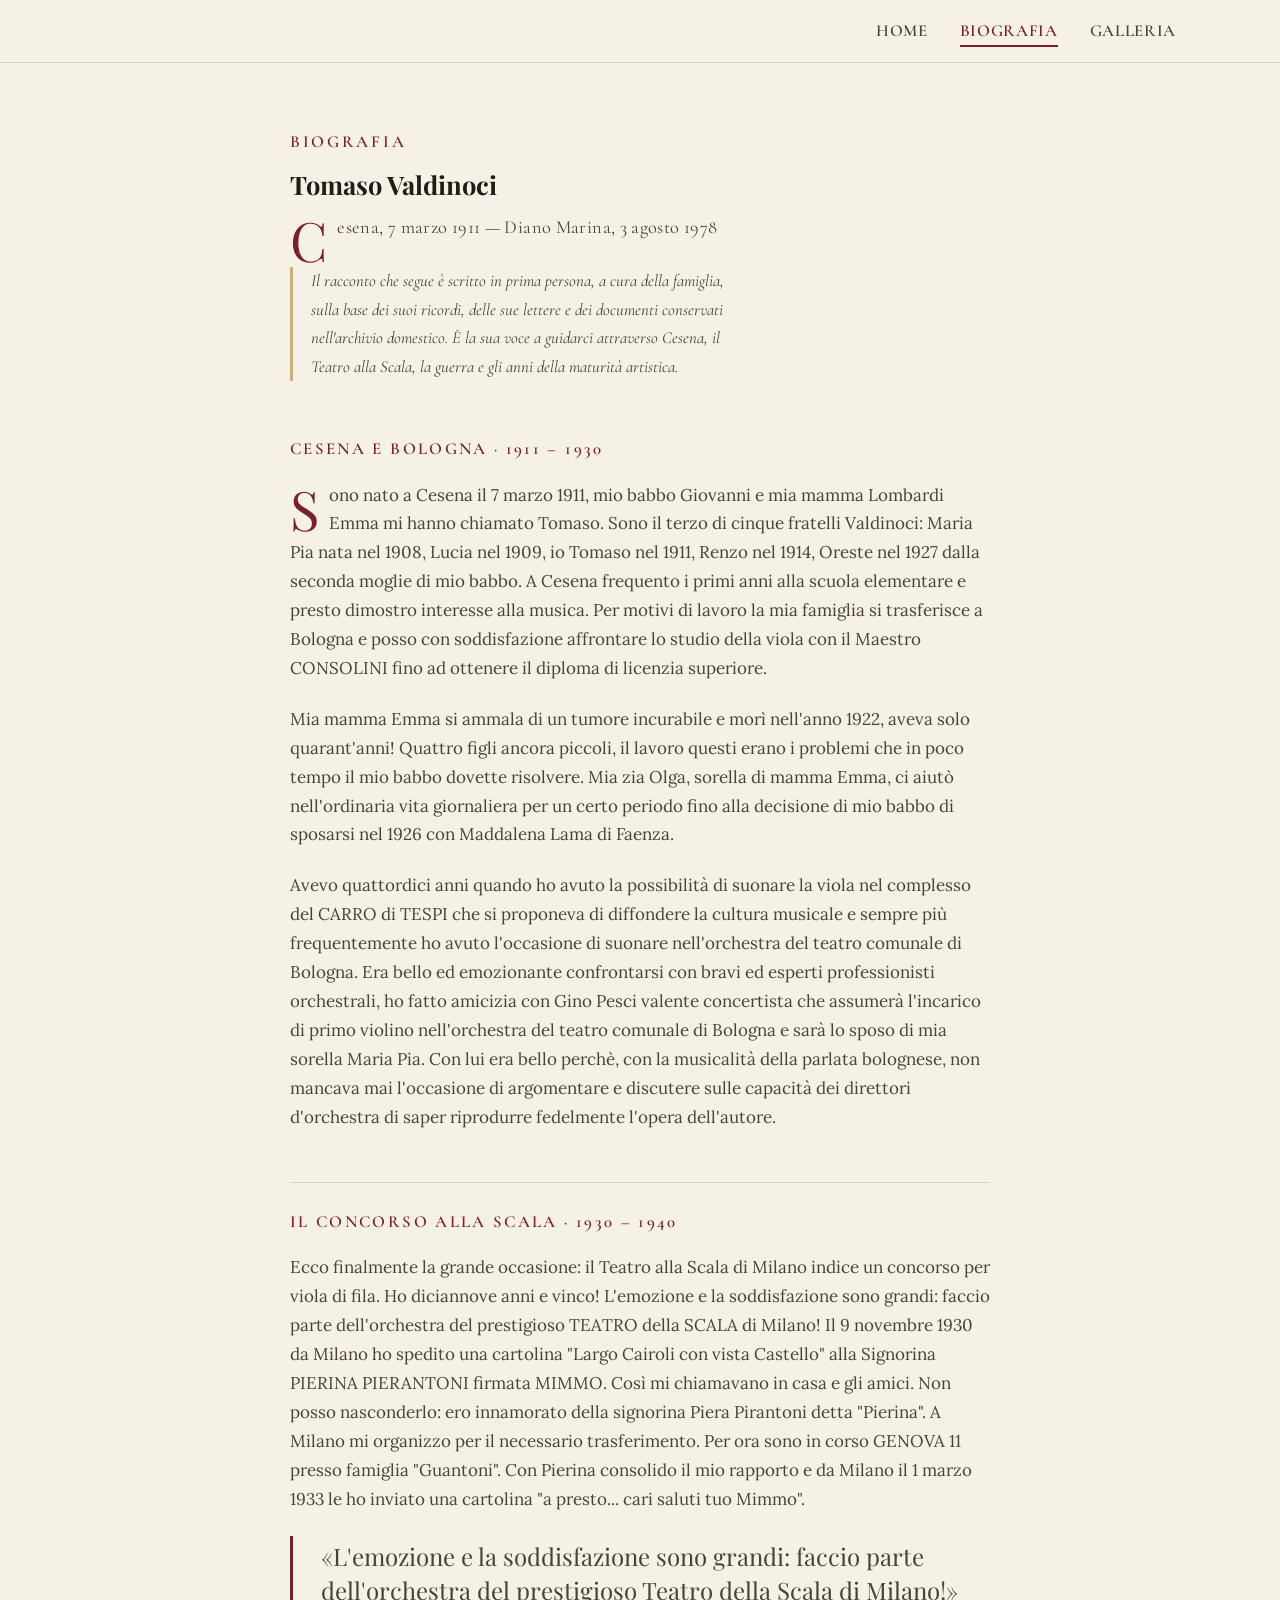
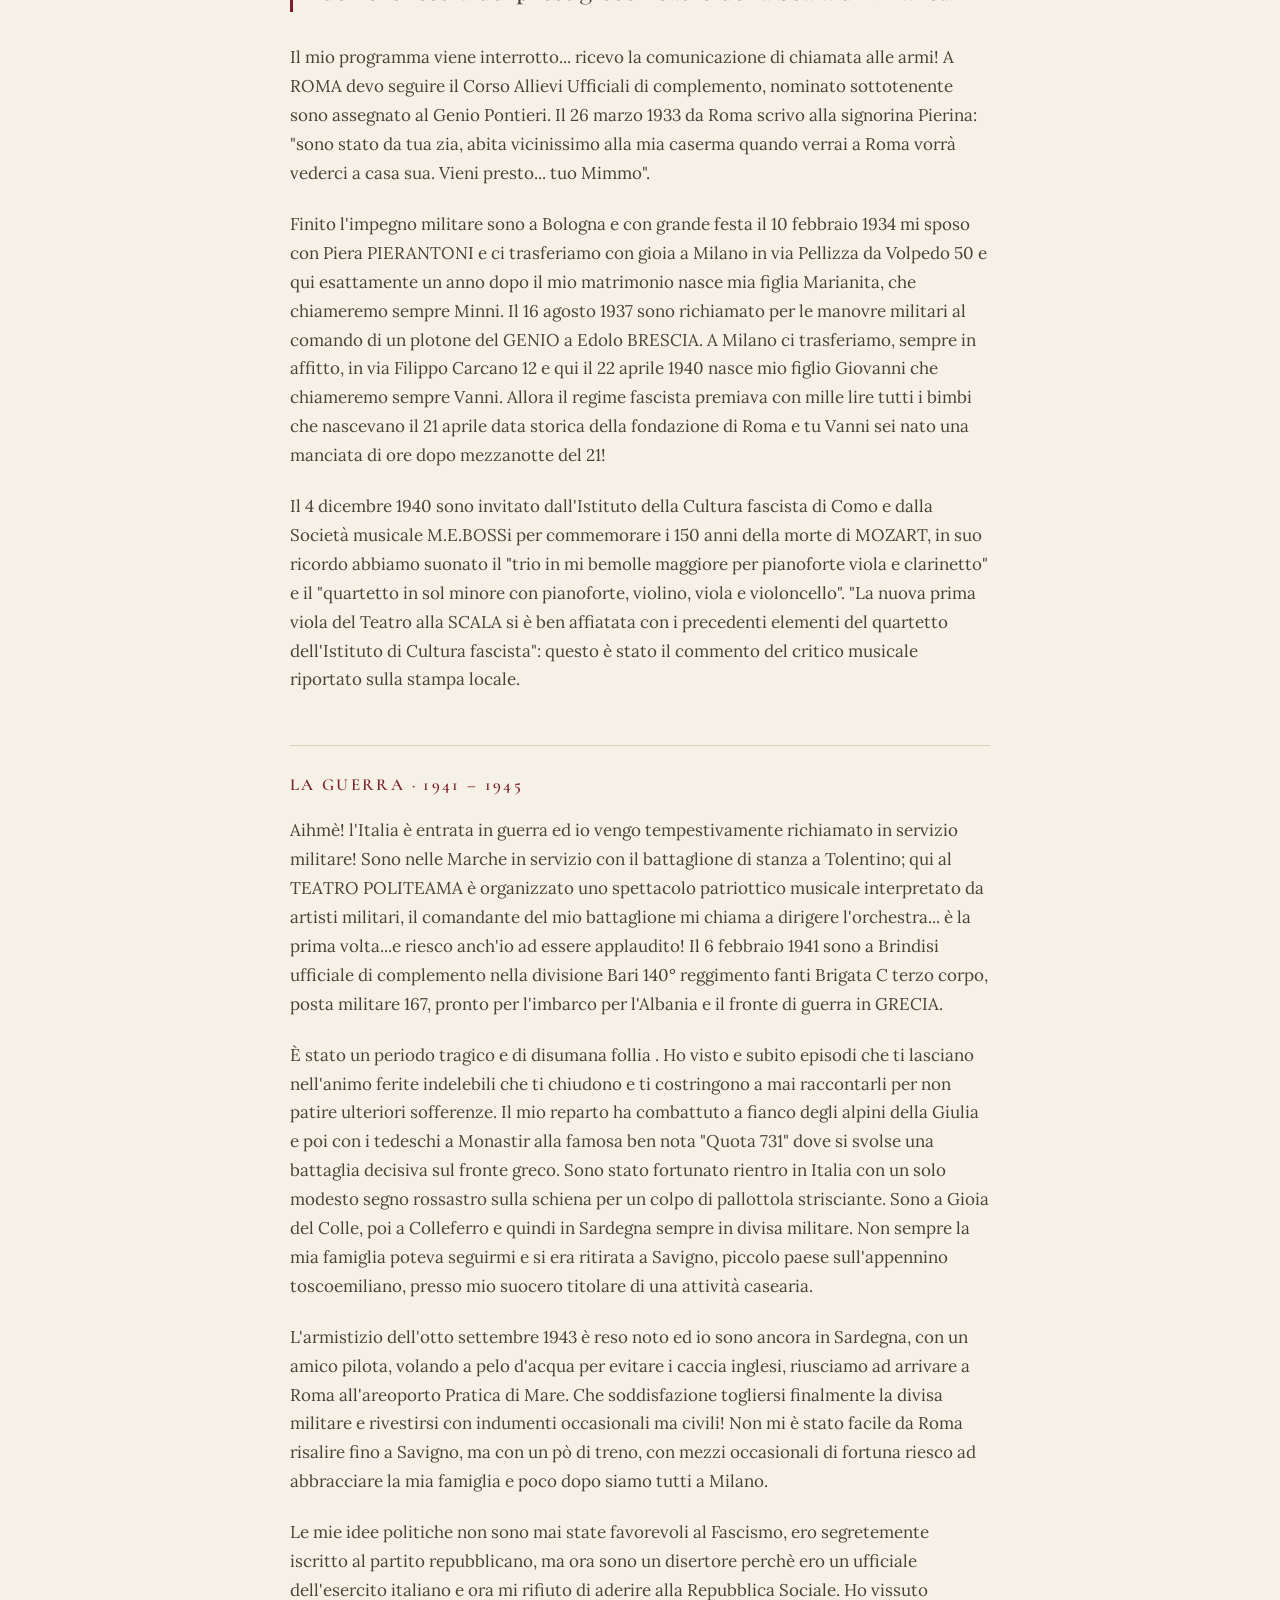
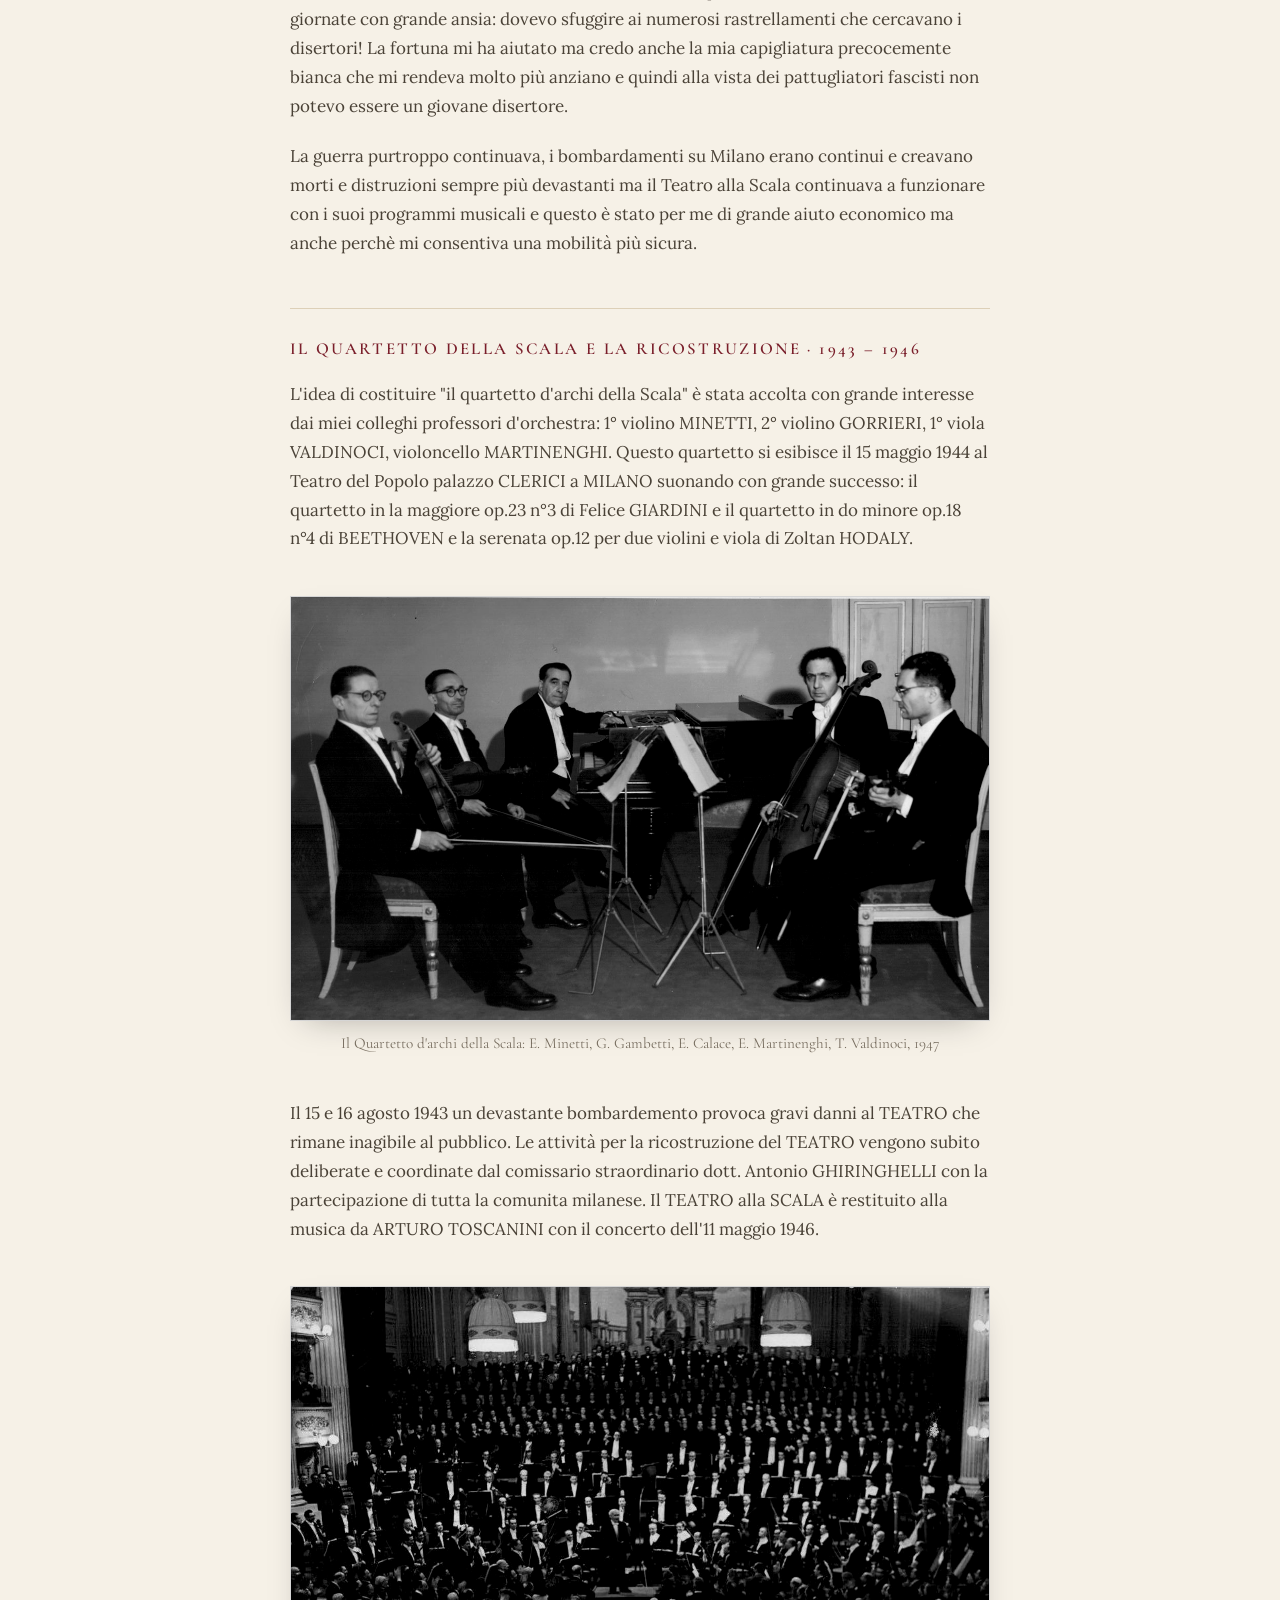
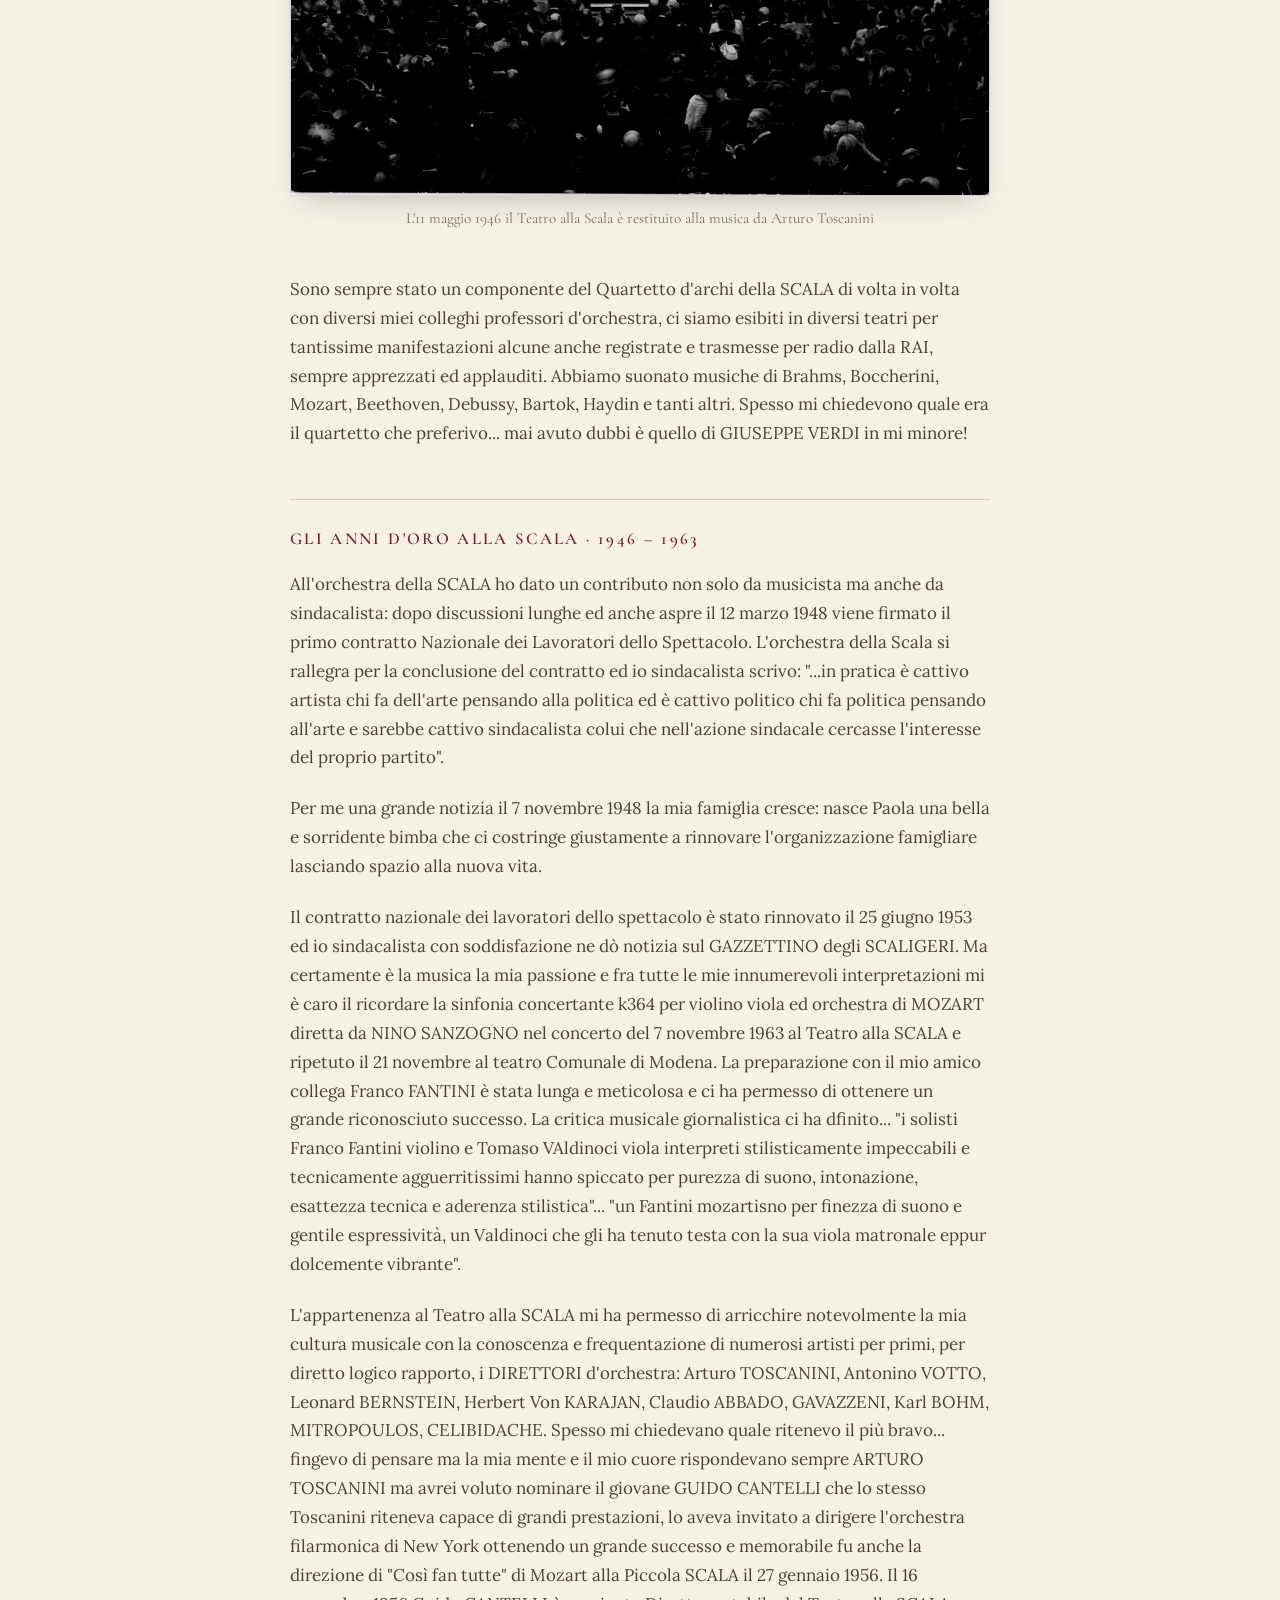
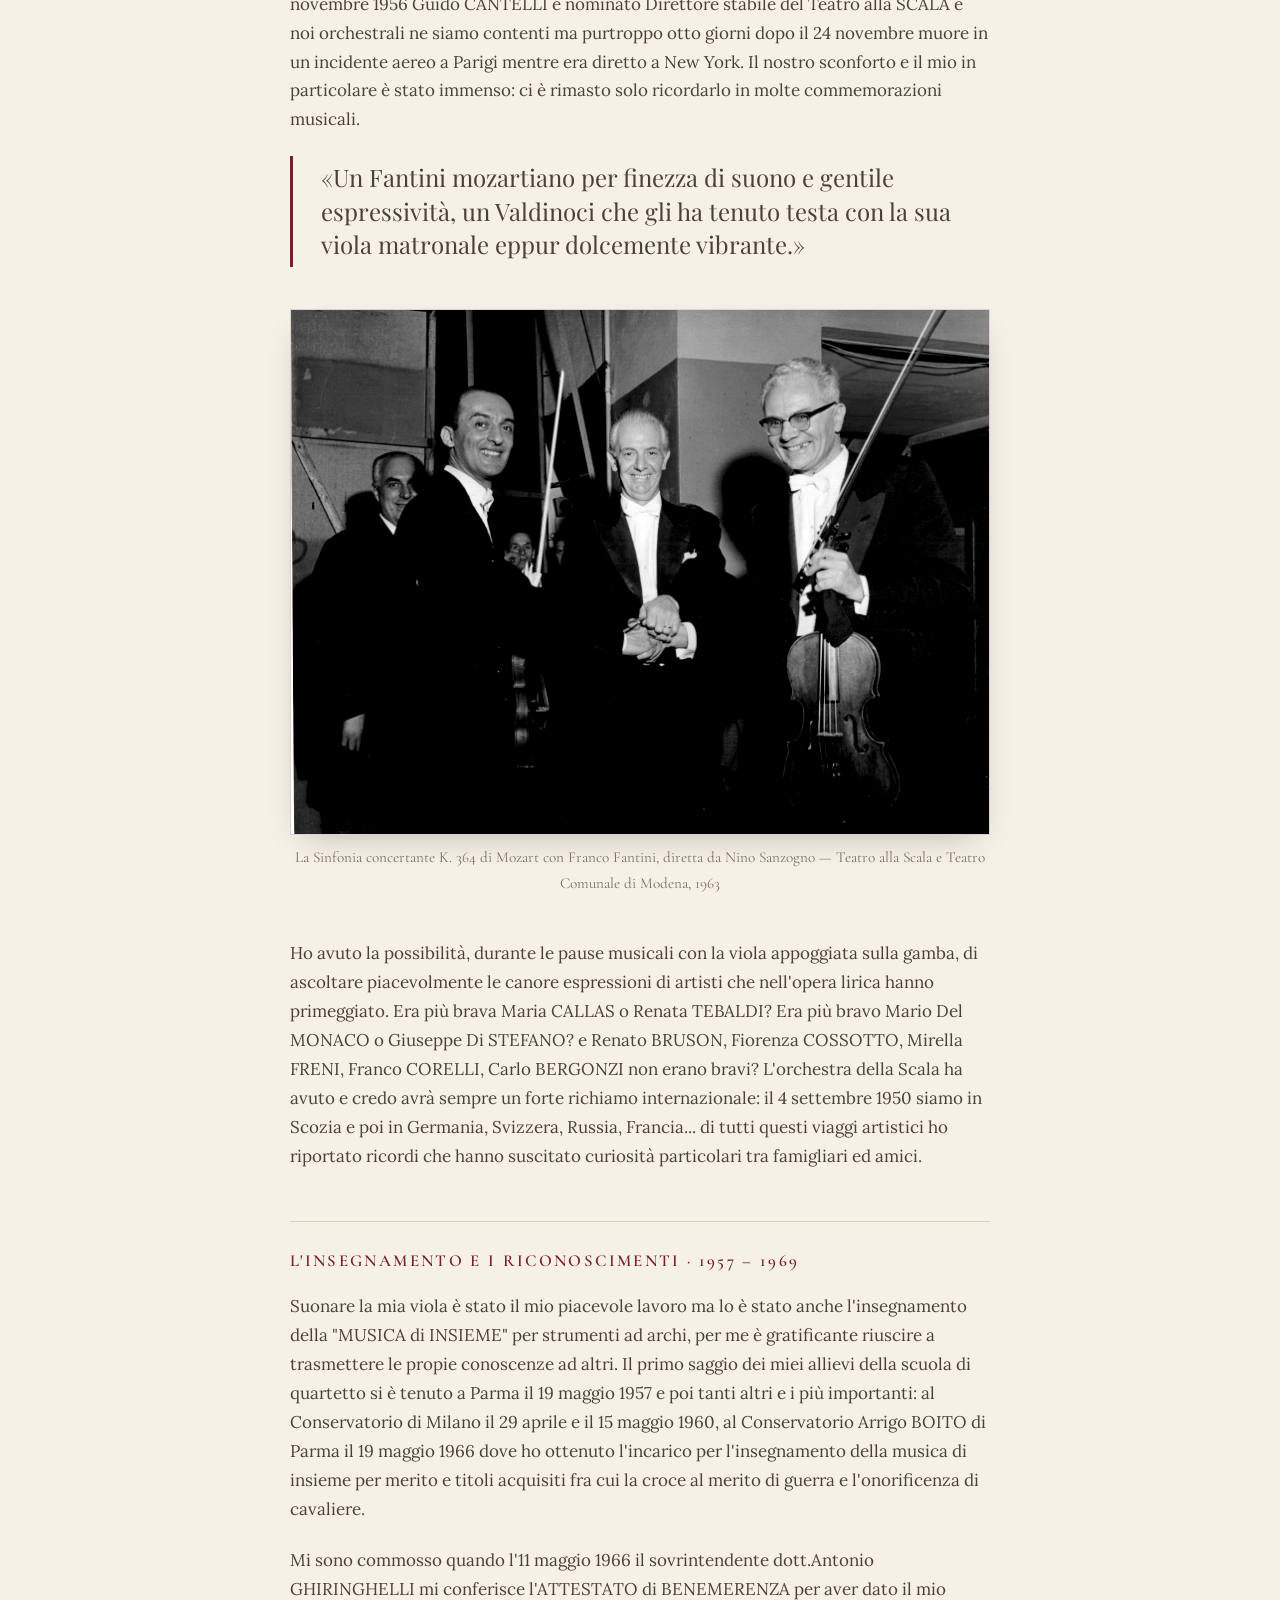
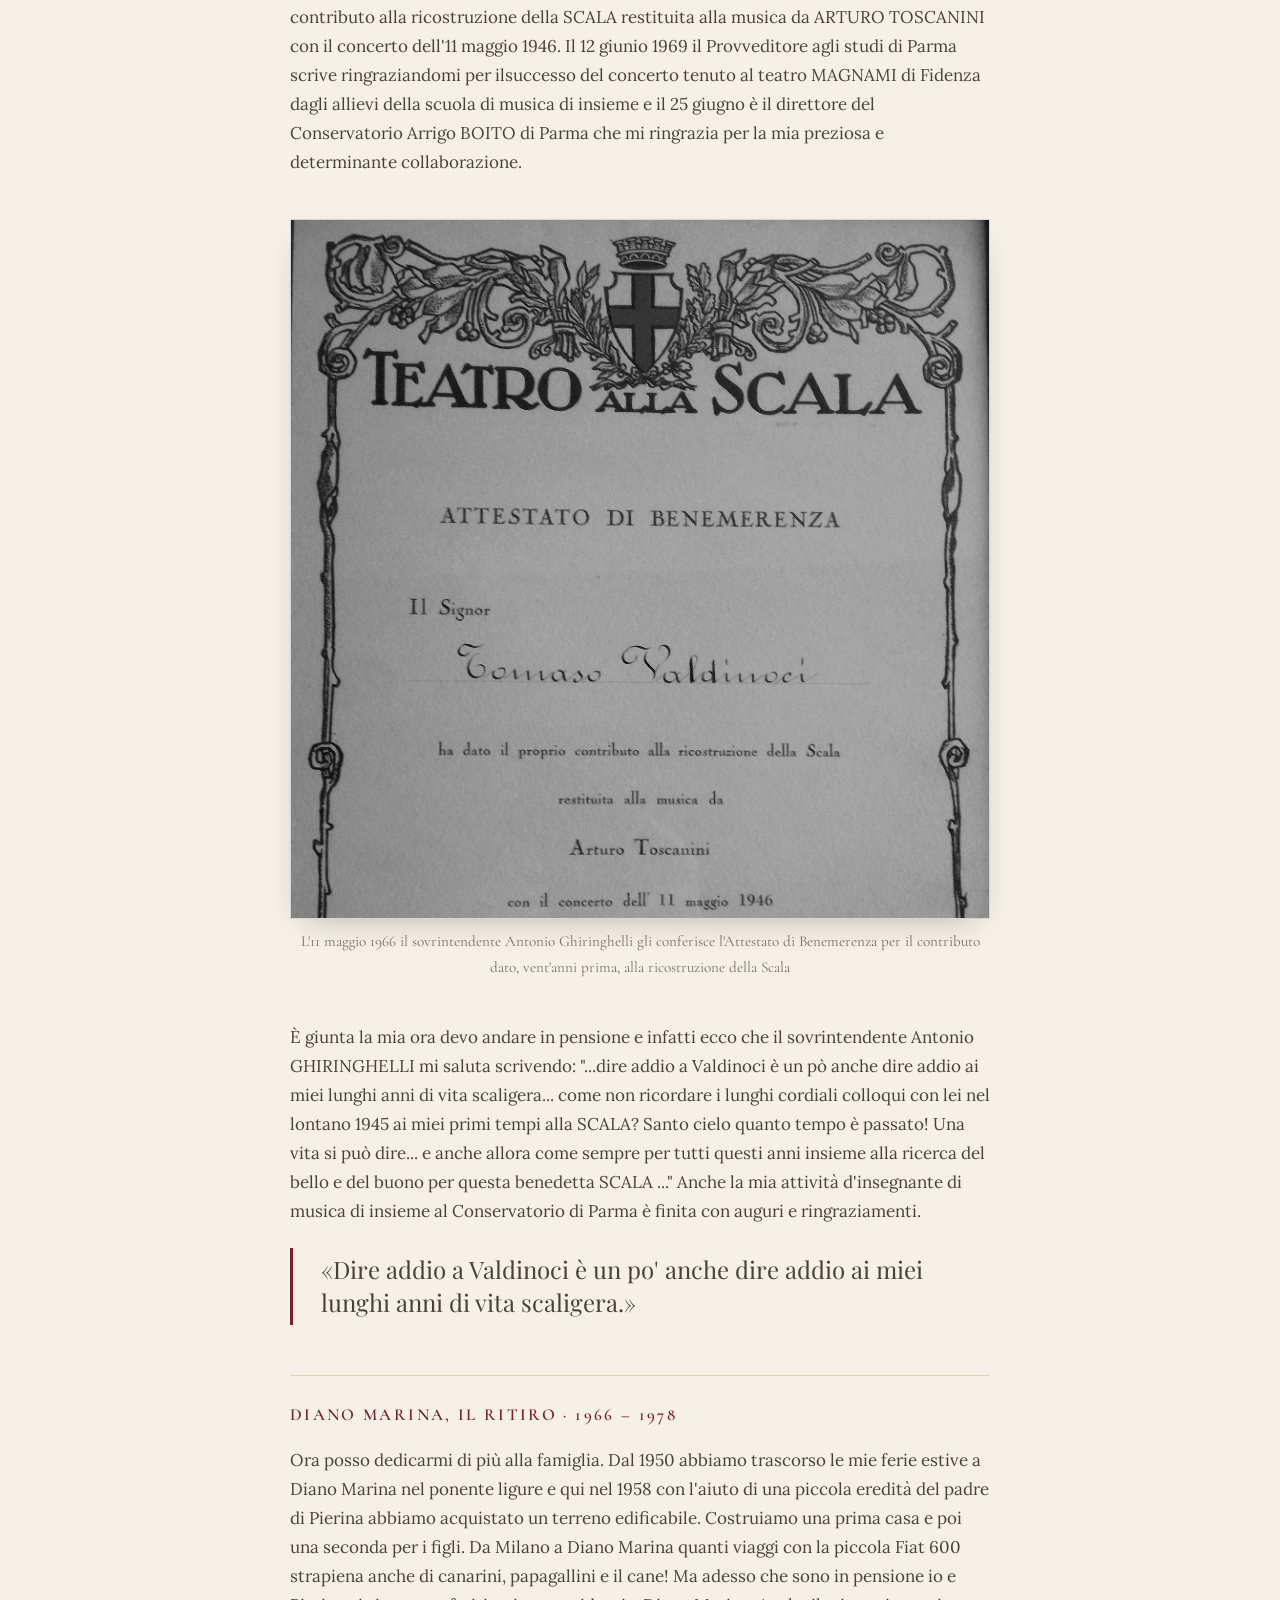
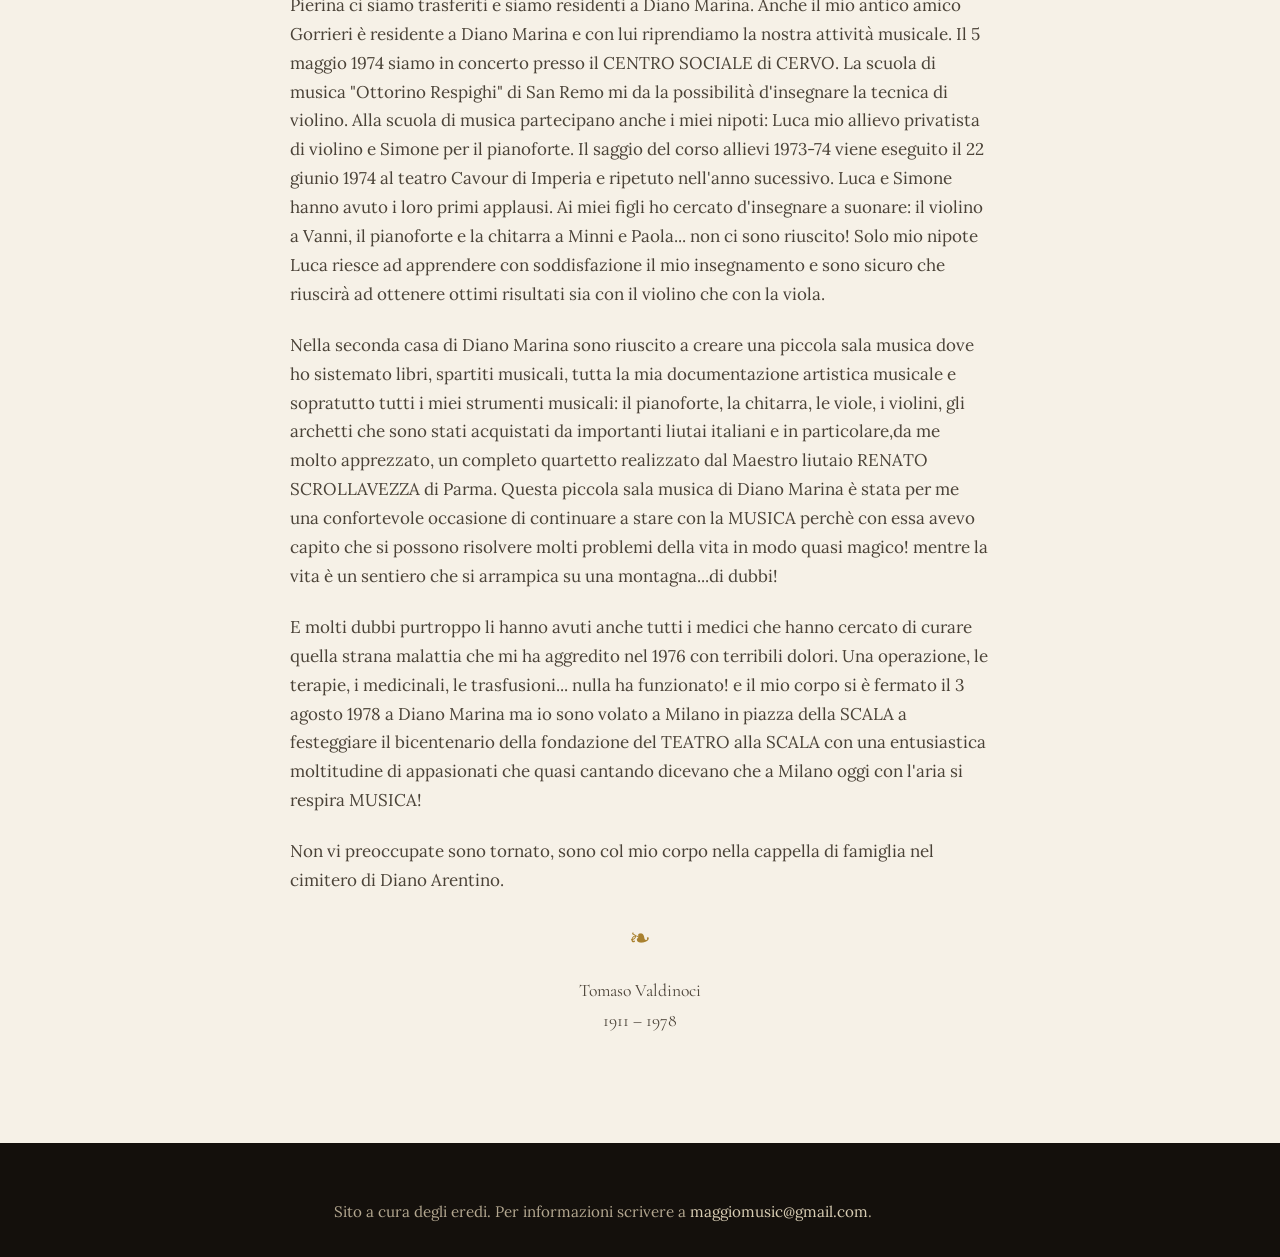
==== docs/biografia.html @ 7e664656 "Add tribute site for Tomaso Valdinoci, published via GitHub Pages Static site in docs/ (home, biogra" ====
<!DOCTYPE html>
<html lang="it">
<head>
<meta charset="UTF-8">
<meta name="viewport" content="width=device-width, initial-scale=1.0">
<title>Biografia — Tomaso Valdinoci</title>
<meta name="description" content="La biografia di Tomaso Valdinoci, violista dell'Orchestra e del Quartetto della Scala di Milano, raccontata in prima persona: da Cesena al Teatro alla Scala, dalla guerra al ritiro a Diano Marina.">
<link rel="preconnect" href="https://fonts.googleapis.com">
<link rel="preconnect" href="https://fonts.gstatic.com" crossorigin>
<link href="https://fonts.googleapis.com/css2?family=Playfair+Display:wght@700;800&family=Cormorant+Garamond:wght@500;600;700&family=Lora:ital,wght@0,400;0,500;1,400&display=swap" rel="stylesheet">
<link rel="icon" href="assets/favicon.svg" type="image/svg+xml">
<link rel="stylesheet" href="css/style.css">
</head>
<body>

<header class="site-header">
  <nav class="nav">
    <button class="nav-toggle" aria-label="Apri il menu" aria-expanded="false">☰</button>
    <ul class="nav-links">
      <li><a href="index.html">Home</a></li>
      <li><a href="biografia.html" aria-current="page">Biografia</a></li>
      <li><a href="galleria.html">Galleria</a></li>
    </ul>
  </nav>
</header>

<main>
  <section style="padding-top:64px; padding-bottom: 8px;">
    <div class="container article">
      <span class="eyebrow">Biografia</span>
      <h1>Tomaso Valdinoci</h1>
      <p class="bio-meta">Cesena, 7 marzo 1911 — Diano Marina, 3 agosto 1978</p>
      <p class="bio-note">Il racconto che segue è scritto in prima persona, a cura della famiglia, sulla base dei suoi ricordi, delle sue lettere e dei documenti conservati nell'archivio domestico. È la sua voce a guidarci attraverso Cesena, il Teatro alla Scala, la guerra e gli anni della maturità artistica.</p>
    </div>
  </section>

  <section style="padding-top: 24px;">
    <div class="container article">
      <span class="chapter-label">Cesena e Bologna · 1911 – 1930</span>
      <p>Sono nato a Cesena il 7 marzo 1911, mio babbo Giovanni e mia mamma Lombardi Emma mi hanno chiamato Tomaso. Sono il terzo di cinque fratelli Valdinoci: Maria Pia nata nel 1908, Lucia nel 1909, io Tomaso nel 1911, Renzo nel 1914, Oreste nel 1927 dalla seconda moglie di mio babbo. A Cesena frequento i primi anni alla scuola elementare e presto dimostro interesse alla musica. Per motivi di lavoro la mia famiglia si trasferisce a Bologna e posso con soddisfazione affrontare lo studio della viola con il Maestro CONSOLINI fino ad ottenere il diploma di licenzia superiore.</p>
      <p>Mia mamma Emma si ammala di un tumore incurabile e morì nell'anno 1922, aveva solo quarant'anni! Quattro figli ancora piccoli, il lavoro questi erano i problemi che in poco tempo il mio babbo dovette risolvere. Mia zia Olga, sorella di mamma Emma, ci aiutò nell'ordinaria vita giornaliera per un certo periodo fino alla decisione di mio babbo di sposarsi nel 1926 con Maddalena Lama di Faenza.</p>
      <p>Avevo quattordici anni quando ho avuto la possibilità di suonare la viola nel complesso del CARRO di TESPI che si proponeva di diffondere la cultura musicale e sempre più frequentemente ho avuto l'occasione di suonare nell'orchestra del teatro comunale di Bologna. Era bello ed emozionante confrontarsi con bravi ed esperti professionisti orchestrali, ho fatto amicizia con Gino Pesci valente concertista che assumerà l'incarico di primo violino nell'orchestra del teatro comunale di Bologna e sarà lo sposo di mia sorella Maria Pia. Con lui era bello perchè, con la musicalità della parlata bolognese, non mancava mai l'occasione di argomentare e discutere sulle capacità dei direttori d'orchestra di saper riprodurre fedelmente l'opera dell'autore.</p>
      <span class="chapter-label">Il concorso alla Scala · 1930 – 1940</span>
      <p>Ecco finalmente la grande occasione: il Teatro alla Scala di Milano indice un concorso per viola di fila. Ho diciannove anni e vinco! L'emozione e la soddisfazione sono grandi: faccio parte dell'orchestra del prestigioso TEATRO della SCALA di Milano! Il 9 novembre 1930 da Milano ho spedito una cartolina "Largo Cairoli con vista Castello" alla Signorina PIERINA PIERANTONI firmata MIMMO. Così mi chiamavano in casa e gli amici. Non posso nasconderlo: ero innamorato della signorina Piera Pirantoni detta "Pierina". A Milano mi organizzo per il necessario trasferimento. Per ora sono in corso GENOVA 11 presso famiglia "Guantoni". Con Pierina consolido il mio rapporto e da Milano il 1 marzo 1933 le ho inviato una cartolina "a presto... cari saluti tuo Mimmo".</p>
      <p class="pull-quote">«L'emozione e la soddisfazione sono grandi: faccio parte dell'orchestra del prestigioso Teatro della Scala di Milano!»</p>
      <p>Il mio programma viene interrotto... ricevo la comunicazione di chiamata alle armi! A ROMA devo seguire il Corso Allievi Ufficiali di complemento, nominato sottotenente sono assegnato al Genio Pontieri. Il 26 marzo 1933 da Roma scrivo alla signorina Pierina: "sono stato da tua zia, abita vicinissimo alla mia caserma quando verrai a Roma vorrà vederci a casa sua. Vieni presto... tuo Mimmo".</p>
      <p>Finito l'impegno militare sono a Bologna e con grande festa il 10 febbraio 1934 mi sposo con Piera PIERANTONI e ci trasferiamo con gioia a Milano in via Pellizza da Volpedo 50 e qui esattamente un anno dopo il mio matrimonio nasce mia figlia Marianita, che chiameremo sempre Minni. Il 16 agosto 1937 sono richiamato per le manovre militari al comando di un plotone del GENIO a Edolo BRESCIA. A Milano ci trasferiamo, sempre in affitto, in via Filippo Carcano 12 e qui il 22 aprile 1940 nasce mio figlio Giovanni che chiameremo sempre Vanni. Allora il regime fascista premiava con mille lire tutti i bimbi che nascevano il 21 aprile data storica della fondazione di Roma e tu Vanni sei nato una manciata di ore dopo mezzanotte del 21!</p>
      <p>Il 4 dicembre 1940 sono invitato dall'Istituto della Cultura fascista di Como e dalla Società musicale M.E.BOSSi per commemorare i 150 anni della morte di MOZART, in suo ricordo abbiamo suonato il "trio in mi bemolle maggiore per pianoforte viola e clarinetto" e il "quartetto in sol minore con pianoforte, violino, viola e violoncello". "La nuova prima viola del Teatro alla SCALA si è ben affiatata con i precedenti elementi del quartetto dell'Istituto di Cultura fascista": questo è stato il commento del critico musicale riportato sulla stampa locale.</p>
      <span class="chapter-label">La guerra · 1941 – 1945</span>
      <p>Aihmè! l'Italia è entrata in guerra ed io vengo tempestivamente richiamato in servizio militare! Sono nelle Marche in servizio con il battaglione di stanza a Tolentino; qui al TEATRO POLITEAMA è organizzato uno spettacolo patriottico musicale interpretato da artisti militari, il comandante del mio battaglione mi chiama a dirigere l'orchestra... è la prima volta...e riesco anch'io ad essere applaudito! Il 6 febbraio 1941 sono a Brindisi ufficiale di complemento nella divisione Bari 140° reggimento fanti Brigata C terzo corpo, posta militare 167, pronto per l'imbarco per l'Albania e il fronte di guerra in GRECIA.</p>
      <p>È stato un periodo tragico e di disumana follia . Ho visto e subito episodi che ti lasciano nell'animo ferite indelebili che ti chiudono e ti costringono a mai raccontarli per non patire ulteriori sofferenze. Il mio reparto ha combattuto a fianco degli alpini della Giulia e poi con i tedeschi a Monastir alla famosa ben nota "Quota 731" dove si svolse una battaglia decisiva sul fronte greco. Sono stato fortunato rientro in Italia con un solo modesto segno rossastro sulla schiena per un colpo di pallottola strisciante. Sono a Gioia del Colle, poi a Colleferro e quindi in Sardegna sempre in divisa militare. Non sempre la mia famiglia poteva seguirmi e si era ritirata a Savigno, piccolo paese sull'appennino toscoemiliano, presso mio suocero titolare di una attività casearia.</p>
      <p>L'armistizio dell'otto settembre 1943 è reso noto ed io sono ancora in Sardegna, con un amico pilota, volando a pelo d'acqua per evitare i caccia inglesi, riusciamo ad arrivare a Roma all'areoporto Pratica di Mare. Che soddisfazione togliersi finalmente la divisa militare e rivestirsi con indumenti occasionali ma civili! Non mi è stato facile da Roma risalire fino a Savigno, ma con un pò di treno, con mezzi occasionali di fortuna riesco ad abbracciare la mia famiglia e poco dopo siamo tutti a Milano.</p>
      <p>Le mie idee politiche non sono mai state favorevoli al Fascismo, ero segretemente iscritto al partito repubblicano, ma ora sono un disertore perchè ero un ufficiale dell'esercito italiano e ora mi rifiuto di aderire alla Repubblica Sociale. Ho vissuto giornate con grande ansia: dovevo sfuggire ai numerosi rastrellamenti che cercavano i disertori! La fortuna mi ha aiutato ma credo anche la mia capigliatura precocemente bianca che mi rendeva molto più anziano e quindi alla vista dei pattugliatori fascisti non potevo essere un giovane disertore.</p>
      <p>La guerra purtroppo continuava, i bombardamenti su Milano erano continui e creavano morti e distruzioni sempre più devastanti ma il Teatro alla Scala continuava a funzionare con i suoi programmi musicali e questo è stato per me di grande aiuto economico ma anche perchè mi consentiva una mobilità più sicura.</p>
      <span class="chapter-label">Il Quartetto della Scala e la Ricostruzione · 1943 – 1946</span>
      <p>L'idea di costituire "il quartetto d'archi della Scala" è stata accolta con grande interesse dai miei colleghi professori d'orchestra: 1° violino MINETTI, 2° violino GORRIERI, 1° viola VALDINOCI, violoncello MARTINENGHI. Questo quartetto si esibisce il 15 maggio 1944 al Teatro del Popolo palazzo CLERICI a MILANO suonando con grande successo: il quartetto in la maggiore op.23 n°3 di Felice GIARDINI e il quartetto in do minore op.18 n°4 di BEETHOVEN e la serenata op.12 per due violini e viola di Zoltan HODALY.</p>
      <figure class="pull-img">
        <a href="assets/img/quartetto/222642765164261.jpg" data-lightbox="assets/img/quartetto/222642765164261.jpg" data-caption="Il Quartetto d'archi della Scala: E. Minetti, G. Gambetti, E. Calace, E. Martinenghi, T. Valdinoci, 1947">
          <img src="assets/img/quartetto/222642765164261.jpg" alt="Quartetto della Scala, 1947" loading="lazy">
        </a>
        <figcaption>Il Quartetto d'archi della Scala: E. Minetti, G. Gambetti, E. Calace, E. Martinenghi, T. Valdinoci, 1947</figcaption>
      </figure>
      <p>Il 15 e 16 agosto 1943 un devastante bombardemento provoca gravi danni al TEATRO che rimane inagibile al pubblico. Le attività per la ricostruzione del TEATRO vengono subito deliberate e coordinate dal comissario straordinario dott. Antonio GHIRINGHELLI con la partecipazione di tutta la comunita milanese. Il TEATRO alla SCALA è restituito alla musica da ARTURO TOSCANINI con il concerto dell'11 maggio 1946.</p>
      <figure class="pull-img">
        <a href="assets/img/orchestra/222662685162269.jpg" data-lightbox="assets/img/orchestra/222662685162269.jpg" data-caption="L'11 maggio 1946 il Teatro alla Scala è restituito alla musica da Arturo Toscanini">
          <img src="assets/img/orchestra/222662685162269.jpg" alt="Inaugurazione del Teatro alla Scala, 11 maggio 1946" loading="lazy">
        </a>
        <figcaption>L'11 maggio 1946 il Teatro alla Scala è restituito alla musica da Arturo Toscanini</figcaption>
      </figure>
      <p>Sono sempre stato un componente del Quartetto d'archi della SCALA di volta in volta con diversi miei colleghi professori d'orchestra, ci siamo esibiti in diversi teatri per tantissime manifestazioni alcune anche registrate e trasmesse per radio dalla RAI, sempre apprezzati ed applauditi. Abbiamo suonato musiche di Brahms, Boccherini, Mozart, Beethoven, Debussy, Bartok, Haydin e tanti altri. Spesso mi chiedevono quale era il quartetto che preferivo... mai avuto dubbi è quello di GIUSEPPE VERDI in mi minore!</p>
      <span class="chapter-label">Gli anni d'oro alla Scala · 1946 – 1963</span>
      <p>All'orchestra della SCALA ho dato un contributo non solo da musicista ma anche da sindacalista: dopo discussioni lunghe ed anche aspre il 12 marzo 1948 viene firmato il primo contratto Nazionale dei Lavoratori dello Spettacolo. L'orchestra della Scala si rallegra per la conclusione del contratto ed io sindacalista scrivo: "...in pratica è cattivo artista chi fa dell'arte pensando alla politica ed è cattivo politico chi fa politica pensando all'arte e sarebbe cattivo sindacalista colui che nell'azione sindacale cercasse l'interesse del proprio partito".</p>
      <p>Per me una grande notizia il 7 novembre 1948 la mia famiglia cresce: nasce Paola una bella e sorridente bimba che ci costringe giustamente a rinnovare l'organizzazione famigliare lasciando spazio alla nuova vita.</p>
      <p>Il contratto nazionale dei lavoratori dello spettacolo è stato rinnovato il 25 giugno 1953 ed io sindacalista con soddisfazione ne dò notizia sul GAZZETTINO degli SCALIGERI. Ma certamente è la musica la mia passione e fra tutte le mie innumerevoli interpretazioni mi è caro il ricordare la sinfonia concertante k364 per violino viola ed orchestra di MOZART diretta da NINO SANZOGNO nel concerto del 7 novembre 1963 al Teatro alla SCALA e ripetuto il 21 novembre al teatro Comunale di Modena. La preparazione con il mio amico collega Franco FANTINI è stata lunga e meticolosa e ci ha permesso di ottenere un grande riconosciuto successo. La critica musicale giornalistica ci ha dfinito... "i solisti Franco Fantini violino e Tomaso VAldinoci viola interpreti stilisticamente impeccabili e tecnicamente agguerritissimi hanno spiccato per purezza di suono, intonazione, esattezza tecnica e aderenza stilistica"... "un Fantini mozartisno per finezza di suono e gentile espressività, un Valdinoci che gli ha tenuto testa con la sua viola matronale eppur dolcemente vibrante".</p>
      <p>L'appartenenza al Teatro alla SCALA mi ha permesso di arricchire notevolmente la mia cultura musicale con la conoscenza e frequentazione di numerosi artisti per primi, per diretto logico rapporto, i DIRETTORI d'orchestra: Arturo TOSCANINI, Antonino VOTTO, Leonard BERNSTEIN, Herbert Von KARAJAN, Claudio ABBADO, GAVAZZENI, Karl BOHM, MITROPOULOS, CELIBIDACHE. Spesso mi chiedevano quale ritenevo il più bravo... fingevo di pensare ma la mia mente e il mio cuore rispondevano sempre ARTURO TOSCANINI ma avrei voluto nominare il giovane GUIDO CANTELLI che lo stesso Toscanini riteneva capace di grandi prestazioni, lo aveva invitato a dirigere l'orchestra filarmonica di New York ottenendo un grande successo e memorabile fu anche la direzione di "Così fan tutte" di Mozart alla Piccola SCALA il 27 gennaio 1956. Il 16 novembre 1956 Guido CANTELLI è nominato Direttore stabile del Teatro alla SCALA e noi orchestrali ne siamo contenti ma purtroppo otto giorni dopo il 24 novembre muore in un incidente aereo a Parigi mentre era diretto a New York. Il nostro sconforto e il mio in particolare è stato immenso: ci è rimasto solo ricordarlo in molte commemorazioni musicali.</p>
      <p class="pull-quote">«Un Fantini mozartiano per finezza di suono e gentile espressività, un Valdinoci che gli ha tenuto testa con la sua viola matronale eppur dolcemente vibrante.»</p>
      <figure class="pull-img">
        <a href="assets/img/orchestra/222663378495533.jpg" data-lightbox="assets/img/orchestra/222663378495533.jpg" data-caption="La Sinfonia concertante K. 364 di Mozart con Franco Fantini, diretta da Nino Sanzogno — Teatro alla Scala e Teatro Comunale di Modena, 1963">
          <img src="assets/img/orchestra/222663378495533.jpg" alt="Sinfonia concertante di Mozart, Modena 1963" loading="lazy">
        </a>
        <figcaption>La Sinfonia concertante K. 364 di Mozart con Franco Fantini, diretta da Nino Sanzogno — Teatro alla Scala e Teatro Comunale di Modena, 1963</figcaption>
      </figure>
      <p>Ho avuto la possibilità, durante le pause musicali con la viola appoggiata sulla gamba, di ascoltare piacevolmente le canore espressioni di artisti che nell'opera lirica hanno primeggiato. Era più brava Maria CALLAS o Renata TEBALDI? Era più bravo Mario Del MONACO o Giuseppe Di STEFANO? e Renato BRUSON, Fiorenza COSSOTTO, Mirella FRENI, Franco CORELLI, Carlo BERGONZI non erano bravi? L'orchestra della Scala ha avuto e credo avrà sempre un forte richiamo internazionale: il 4 settembre 1950 siamo in Scozia e poi in Germania, Svizzera, Russia, Francia... di tutti questi viaggi artistici ho riportato ricordi che hanno suscitato curiosità particolari tra famigliari ed amici.</p>
      <span class="chapter-label">L'insegnamento e i riconoscimenti · 1957 – 1969</span>
      <p>Suonare la mia viola è stato il mio piacevole lavoro ma lo è stato anche l'insegnamento della "MUSICA di INSIEME" per strumenti ad archi, per me è gratificante riuscire a trasmettere le propie conoscenze ad altri. Il primo saggio dei miei allievi della scuola di quartetto si è tenuto a Parma il 19 maggio 1957 e poi tanti altri e i più importanti: al Conservatorio di Milano il 29 aprile e il 15 maggio 1960, al Conservatorio Arrigo BOITO di Parma il 19 maggio 1966 dove ho ottenuto l'incarico per l'insegnamento della musica di insieme per merito e titoli acquisiti fra cui la croce al merito di guerra e l'onorificenza di cavaliere.</p>
      <p>Mi sono commosso quando l'11 maggio 1966 il sovrintendente dott.Antonio GHIRINGHELLI mi conferisce l'ATTESTATO di BENEMERENZA per aver dato il mio contributo alla ricostruzione della SCALA restituita alla musica da ARTURO TOSCANINI con il concerto dell'11 maggio 1946. Il 12 giunio 1969 il Provveditore agli studi di Parma scrive ringraziandomi per ilsuccesso del concerto tenuto al teatro MAGNAMI di Fidenza dagli allievi della scuola di musica di insieme e il 25 giugno è il direttore del Conservatorio Arrigo BOITO di Parma che mi ringrazia per la mia preziosa e determinante collaborazione.</p>
      <figure class="pull-img">
        <a href="assets/img/profilo/515683940557363.jpg" data-lightbox="assets/img/profilo/515683940557363.jpg" data-caption="L'11 maggio 1966 il sovrintendente Antonio Ghiringhelli gli conferisce l'Attestato di Benemerenza per il contributo dato, vent'anni prima, alla ricostruzione della Scala">
          <img src="assets/img/profilo/515683940557363.jpg" alt="Attestato di benemerenza, Teatro alla Scala, 11 maggio 1966" loading="lazy">
        </a>
        <figcaption>L'11 maggio 1966 il sovrintendente Antonio Ghiringhelli gli conferisce l'Attestato di Benemerenza per il contributo dato, vent'anni prima, alla ricostruzione della Scala</figcaption>
      </figure>
      <p>È giunta la mia ora devo andare in pensione e infatti ecco che il sovrintendente Antonio GHIRINGHELLI mi saluta scrivendo: "...dire addio a Valdinoci è un pò anche dire addio ai miei lunghi anni di vita scaligera... come non ricordare i lunghi cordiali colloqui con lei nel lontano 1945 ai miei primi tempi alla SCALA? Santo cielo quanto tempo è passato! Una vita si può dire... e anche allora come sempre per tutti questi anni insieme alla ricerca del bello e del buono per questa benedetta SCALA ..." Anche la mia attività d'insegnante di musica di insieme al Conservatorio di Parma è finita con auguri e ringraziamenti.</p>
      <p class="pull-quote">«Dire addio a Valdinoci è un po' anche dire addio ai miei lunghi anni di vita scaligera.»</p>
      <span class="chapter-label">Diano Marina, il ritiro · 1966 – 1978</span>
      <p>Ora posso dedicarmi di più alla famiglia. Dal 1950 abbiamo trascorso le mie ferie estive a Diano Marina nel ponente ligure e qui nel 1958 con l'aiuto di una piccola eredità del padre di Pierina abbiamo acquistato un terreno edificabile. Costruiamo una prima casa e poi una seconda per i figli. Da Milano a Diano Marina quanti viaggi con la piccola Fiat 600 strapiena anche di canarini, papagallini e il cane! Ma adesso che sono in pensione io e Pierina ci siamo trasferiti e siamo residenti a Diano Marina. Anche il mio antico amico Gorrieri è residente a Diano Marina e con lui riprendiamo la nostra attività musicale. Il 5 maggio 1974 siamo in concerto presso il CENTRO SOCIALE di CERVO. La scuola di musica "Ottorino Respighi" di San Remo mi da la possibilità d'insegnare la tecnica di violino. Alla scuola di musica partecipano anche i miei nipoti: Luca mio allievo privatista di violino e Simone per il pianoforte. Il saggio del corso allievi 1973-74 viene eseguito il 22 giunio 1974 al teatro Cavour di Imperia e ripetuto nell'anno sucessivo. Luca e Simone hanno avuto i loro primi applausi. Ai miei figli ho cercato d'insegnare a suonare: il violino a Vanni, il pianoforte e la chitarra a Minni e Paola... non ci sono riuscito! Solo mio nipote Luca riesce ad apprendere con soddisfazione il mio insegnamento e sono sicuro che riuscirà ad ottenere ottimi risultati sia con il violino che con la viola.</p>
      <p>Nella seconda casa di Diano Marina sono riuscito a creare una piccola sala musica dove ho sistemato libri, spartiti musicali, tutta la mia documentazione artistica musicale e sopratutto tutti i miei strumenti musicali: il pianoforte, la chitarra, le viole, i violini, gli archetti che sono stati acquistati da importanti liutai italiani e in particolare,da me molto apprezzato, un completo quartetto realizzato dal Maestro liutaio RENATO SCROLLAVEZZA di Parma. Questa piccola sala musica di Diano Marina è stata per me una confortevole occasione di continuare a stare con la MUSICA perchè con essa avevo capito che si possono risolvere molti problemi della vita in modo quasi magico! mentre la vita è un sentiero che si arrampica su una montagna...di dubbi!</p>
      <p>E molti dubbi purtroppo li hanno avuti anche tutti i medici che hanno cercato di curare quella strana malattia che mi ha aggredito nel 1976 con terribili dolori. Una operazione, le terapie, i medicinali, le trasfusioni... nulla ha funzionato! e il mio corpo si è fermato il 3 agosto 1978 a Diano Marina ma io sono volato a Milano in piazza della SCALA a festeggiare il bicentenario della fondazione del TEATRO alla SCALA con una entusiastica moltitudine di appasionati che quasi cantando dicevano che a Milano oggi con l'aria si respira MUSICA!</p>
      <p>Non vi preoccupate sono tornato, sono col mio corpo nella cappella di famiglia nel cimitero di Diano Arentino.</p>
      <p class="article-end">Tomaso Valdinoci<br>1911 – 1978</p>
    </div>
  </section>
</main>

<footer class="site-footer">
  <div class="container footer-simple">
    <p>Sito a cura degli eredi. Per informazioni scrivere a <a href="mailto:maggiomusic@gmail.com">maggiomusic@gmail.com</a>.</p>
  </div>
</footer>

<script src="js/main.js"></script>
</body>
</html>
---- docs/css/style.css ----
/* ============================================================
   Tomaso Valdinoci — sito tributo
   Palette: carta/pergamena, inchiostro, rosso Scala, oro spento
   ============================================================ */

:root {
  --bg: #f6f1e7;
  --bg-alt: #efe6d4;
  --bg-panel: #fffdf8;
  --ink: #211c16;
  --ink-soft: #4a4237;
  --ink-faint: #7a7062;
  --line: #ddd0b8;
  --accent: #7a1f2b;
  --accent-dark: #591420;
  --gold: #a9812f;
  --gold-soft: #cdb27a;
  --shadow: 0 12px 32px -16px rgba(33, 28, 22, 0.35);
  --radius: 2px;
  --font-display: "Playfair Display", Georgia, "Times New Roman", serif;
  --font-body: "Lora", Georgia, "Times New Roman", serif;
  --font-meta: "Cormorant Garamond", Georgia, serif;
}

* { box-sizing: border-box; }
html { scroll-behavior: smooth; background: var(--bg); }

body {
  margin: 0;
  min-height: 100vh;
  background: var(--bg);
  color: var(--ink);
  font-family: var(--font-body);
  font-size: 17px;
  line-height: 1.7;
  -webkit-font-smoothing: antialiased;
}
body.page-home { background: #14100c; }

img { max-width: 100%; display: block; }

a { color: var(--accent); text-decoration: none; }
a:hover { color: var(--accent-dark); }

.container {
  max-width: 1120px;
  margin: 0 auto;
  padding: 0 24px;
}

h1, h2, h3, h4 {
  font-family: var(--font-display);
  font-weight: 700;
  color: var(--ink);
  margin: 0 0 0.5em;
  line-height: 1.2;
}

.eyebrow {
  font-family: var(--font-meta);
  font-size: 1.05rem;
  letter-spacing: 0.16em;
  text-transform: uppercase;
  color: var(--accent);
  font-weight: 600;
  display: inline-block;
  margin-bottom: 0.75em;
}

.lede {
  font-size: 1.15rem;
  color: var(--ink-soft);
  max-width: 62ch;
}

/* ---------- Header / Nav ---------- */
.site-header {
  position: sticky;
  top: 0;
  z-index: 50;
  background: rgba(246, 241, 231, 0.92);
  backdrop-filter: blur(6px);
  border-bottom: 1px solid var(--line);
}

.nav {
  display: flex;
  align-items: center;
  justify-content: flex-end;
  padding: 16px 24px;
  max-width: 1120px;
  margin: 0 auto;
}
.nav.nav-branded { justify-content: space-between; }

.brand-block {
  display: flex;
  flex-direction: row;
  align-items: baseline;
  gap: 12px;
  flex-wrap: wrap;
  line-height: 1.2;
}
.brand-title {
  font-family: var(--font-display);
  font-size: 1.7rem;
  font-weight: 700;
  color: var(--ink);
  margin: 0;
}
.brand-sub {
  font-family: var(--font-meta);
  font-style: italic;
  font-size: 1.7rem;
  color: var(--ink-faint);
  letter-spacing: 0.01em;
}

.nav-links {
  display: flex;
  gap: 32px;
  list-style: none;
  margin: 0;
  padding: 0;
}

.nav-links a {
  font-family: var(--font-meta);
  font-size: 1.05rem;
  letter-spacing: 0.04em;
  text-transform: uppercase;
  color: var(--ink-soft);
  font-weight: 600;
  padding-bottom: 4px;
  border-bottom: 2px solid transparent;
  transition: color 0.2s, border-color 0.2s;
}
.nav-links a:hover,
.nav-links a[aria-current="page"] {
  color: var(--accent);
  border-color: var(--accent);
}

.nav-toggle {
  display: none;
  background: none;
  border: 1px solid var(--line);
  border-radius: var(--radius);
  padding: 8px 10px;
  font-size: 1.1rem;
  color: var(--ink);
  cursor: pointer;
}

/* ---------- Photo banner (home) ---------- */
.photo-banner {
  margin: 0;
  background: #14100c;
}
.photo-banner img {
  display: block;
  width: 100%;
  max-height: 60vh;
  object-fit: cover;
  filter: grayscale(100%) contrast(1.05);
}
.photo-banner figcaption {
  text-align: center;
  font-family: var(--font-meta);
  font-size: 0.98rem;
  color: var(--ink-faint);
  padding: 14px 24px;
}

/* ---------- Buttons ---------- */
.btn {
  display: inline-block;
  font-family: var(--font-meta);
  font-size: 1.05rem;
  letter-spacing: 0.06em;
  text-transform: uppercase;
  font-weight: 600;
  padding: 12px 28px;
  border: 1px solid var(--gold-soft);
  border-radius: var(--radius);
  color: #fbf7ee;
  transition: background 0.2s, color 0.2s, border-color 0.2s;
}
.btn:hover { background: var(--gold-soft); color: #201c16; }
.btn.btn-solid {
  background: var(--accent);
  border-color: var(--accent);
  color: #fbf7ee;
}
.btn.btn-solid:hover { background: var(--accent-dark); border-color: var(--accent-dark); }
.btn.btn-dark {
  border-color: var(--ink);
  color: var(--ink);
}
.btn.btn-dark:hover { background: var(--ink); color: var(--bg); }

/* ---------- Sections ---------- */
section { padding: 84px 0; }
.section-alt { background: var(--bg-alt); }
.section-head { margin-bottom: 48px; max-width: 68ch; }
.section-head.center { margin-left: auto; margin-right: auto; text-align: center; }

hr.rule {
  border: none;
  border-top: 1px solid var(--line);
  margin: 0;
}

/* ---------- Gallery ---------- */
.gallery-nav {
  display: flex;
  flex-wrap: wrap;
  gap: 10px;
  margin-bottom: 40px;
}
.gallery-nav a {
  font-family: var(--font-meta);
  text-transform: uppercase;
  font-size: 0.98rem;
  letter-spacing: 0.05em;
  font-weight: 600;
  padding: 8px 16px;
  border: 1px solid var(--line);
  color: var(--ink-soft);
  background: var(--bg-panel);
}
.gallery-nav a:hover { border-color: var(--accent); color: var(--accent); }

.album {
  margin-bottom: 72px;
}
.album-head {
  display: flex;
  justify-content: space-between;
  align-items: baseline;
  flex-wrap: wrap;
  gap: 8px;
  border-bottom: 2px solid var(--ink);
  padding-bottom: 10px;
  margin-bottom: 26px;
}
.album-head h2 { margin: 0; }
.album-count {
  font-family: var(--font-meta);
  color: var(--ink-faint);
  font-size: 1.05rem;
}
.album-desc {
  color: var(--ink-soft);
  max-width: 70ch;
  margin: -14px 0 26px;
}

.grid {
  display: grid;
  grid-template-columns: repeat(auto-fill, minmax(220px, 1fr));
  gap: 18px;
}
.grid figure {
  margin: 0;
  background: var(--bg-panel);
  border: 1px solid var(--line);
  box-shadow: var(--shadow);
}
.grid .thumb {
  aspect-ratio: 4/5;
  overflow: hidden;
  cursor: zoom-in;
}
.grid.wide .thumb { aspect-ratio: 4/3; }
.grid .thumb img {
  width: 100%; height: 100%; object-fit: cover;
  filter: grayscale(100%) contrast(1.05);
  transition: transform 0.5s ease;
}
.grid figure:hover .thumb img { transform: scale(1.05); }

/* Full-height documents/dedications: never crop, show the whole photo (incl. the dedication text) */
.thumb.contain {
  background: var(--bg-panel);
}
.thumb.contain img {
  object-fit: contain !important;
  padding: 10px;
}
.grid figcaption {
  padding: 12px 14px 14px;
  font-size: 0.92rem;
  color: var(--ink-soft);
  font-family: var(--font-meta);
}
.grid figcaption .cap-title {
  display: block;
  color: var(--ink);
  font-weight: 600;
  margin-bottom: 2px;
}

/* ---------- Lightbox ---------- */
.lightbox {
  position: fixed;
  inset: 0;
  background: rgba(15, 12, 9, 0.94);
  display: none;
  align-items: center;
  justify-content: center;
  z-index: 100;
  padding: 40px 20px;
}
.lightbox.open { display: flex; }
.lightbox-inner {
  max-width: 1000px;
  width: 100%;
  text-align: center;
}
.lightbox-inner img {
  max-height: 78vh;
  margin: 0 auto;
  box-shadow: 0 20px 60px rgba(0,0,0,0.6);
}
.lightbox-cap {
  color: #ede4cf;
  font-family: var(--font-meta);
  margin-top: 18px;
  font-size: 1.05rem;
}
.lightbox-close {
  position: absolute;
  top: 24px;
  right: 32px;
  background: none;
  border: 1px solid #ede4cf;
  color: #ede4cf;
  font-size: 1.2rem;
  width: 42px;
  height: 42px;
  border-radius: 50%;
  cursor: pointer;
}
.lightbox-close:hover { background: #ede4cf; color: #14100c; }
.lightbox-nav {
  position: absolute;
  top: 50%;
  transform: translateY(-50%);
  background: none;
  border: 1px solid #ede4cf;
  color: #ede4cf;
  font-size: 1.4rem;
  width: 46px;
  height: 46px;
  border-radius: 50%;
  cursor: pointer;
}
.lightbox-nav:hover { background: #ede4cf; color: #14100c; }
.lightbox-prev { left: 24px; }
.lightbox-next { right: 24px; }

/* ---------- Biografia (long-form article) ---------- */
.bio-meta {
  font-family: var(--font-meta);
  font-size: 1.15rem;
  color: var(--ink-faint);
  letter-spacing: 0.02em;
  margin-bottom: 1.2em;
}
.bio-note {
  font-family: var(--font-meta);
  font-style: italic;
  font-size: 1.05rem;
  color: var(--ink-soft);
  max-width: 62ch;
  border-left: 3px solid var(--gold-soft);
  padding-left: 18px;
  margin: 1.5em 0 0;
}
.article {
  max-width: 68ch;
  margin: 0 auto;
}
.article p {
  color: var(--ink-soft);
  margin: 0 0 1.3em;
}
.article p:first-of-type::first-letter {
  font-family: var(--font-display);
  font-size: 3.4rem;
  float: left;
  line-height: 0.8;
  padding: 6px 10px 0 0;
  color: var(--accent);
}
.chapter-label {
  font-family: var(--font-meta);
  font-size: 1.05rem;
  letter-spacing: 0.14em;
  text-transform: uppercase;
  color: var(--accent);
  font-weight: 600;
  display: block;
  margin: 3em 0 1em;
  padding-top: 1.5em;
  border-top: 1px solid var(--line);
}
.article > p:first-of-type,
.chapter-label:first-child {
  margin-top: 0;
  padding-top: 0;
  border-top: none;
}
.pull-quote {
  font-family: var(--font-display);
  font-size: 1.5rem;
  line-height: 1.4;
  color: var(--ink);
  margin: 2em 0;
  padding: 0.2em 0 0.2em 28px;
  border-left: 3px solid var(--accent);
}
.pull-img {
  margin: 2.5em 0;
}
.pull-img img {
  width: 100%;
  filter: grayscale(100%) contrast(1.05);
  border: 1px solid var(--line);
  box-shadow: var(--shadow);
  cursor: zoom-in;
}
.pull-img figcaption {
  font-family: var(--font-meta);
  font-size: 0.95rem;
  color: var(--ink-faint);
  margin-top: 10px;
  text-align: center;
}
.article-end {
  text-align: center;
  margin: 3.5em 0 1em;
  font-family: var(--font-meta);
  color: var(--ink-faint);
  font-size: 1.1rem;
}
.article-end::before {
  content: "❧";
  display: block;
  color: var(--gold);
  font-size: 1.6rem;
  margin-bottom: 0.6em;
}

/* ---------- Footer ---------- */
.site-footer {
  background: #14100c;
  color: #cbc0aa;
  padding: 56px 0 32px;
}
.footer-simple {
  max-width: 60ch;
}
.site-footer h4 {
  color: #f0e8d6;
  font-size: 1.05rem;
  margin-bottom: 0.8em;
}
.site-footer p { color: #b3a790; font-size: 0.95rem; margin: 0; }
.site-footer a { color: #d8cdb4; }
.site-footer a:hover { color: #fff; }

/* ---------- Responsive ---------- */
@media (max-width: 720px) {
  .nav-links {
    position: fixed;
    top: 65px; left: 0; right: 0;
    background: var(--bg);
    flex-direction: column;
    gap: 0;
    border-bottom: 1px solid var(--line);
    max-height: 0;
    overflow: hidden;
    transition: max-height 0.25s ease;
  }
  .nav-links.open { max-height: 320px; }
  .nav-links li { border-top: 1px solid var(--line); }
  .nav-links a { display: block; padding: 16px 24px; border-bottom: none !important; }
  .nav-toggle { display: block; }

  section { padding: 56px 0; }
}

@media (max-width: 420px) {
  body { font-size: 16px; }
}
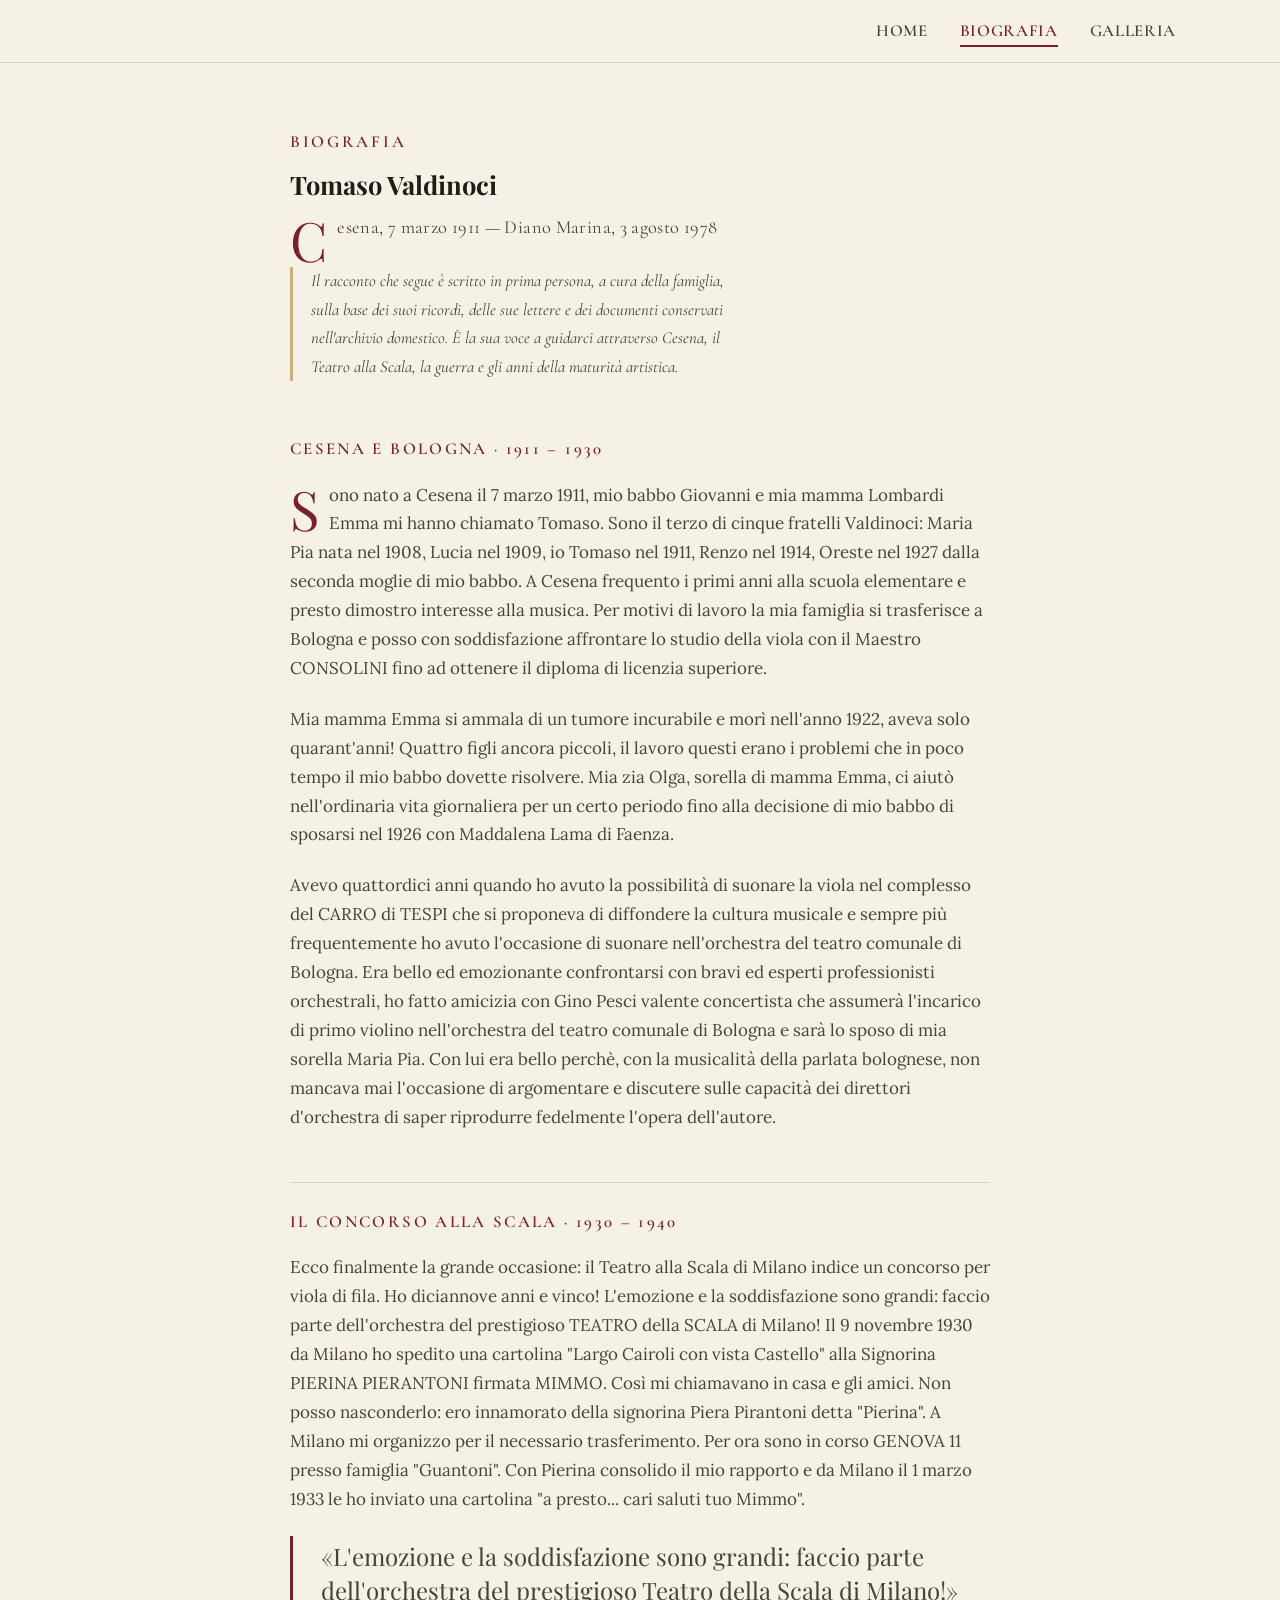
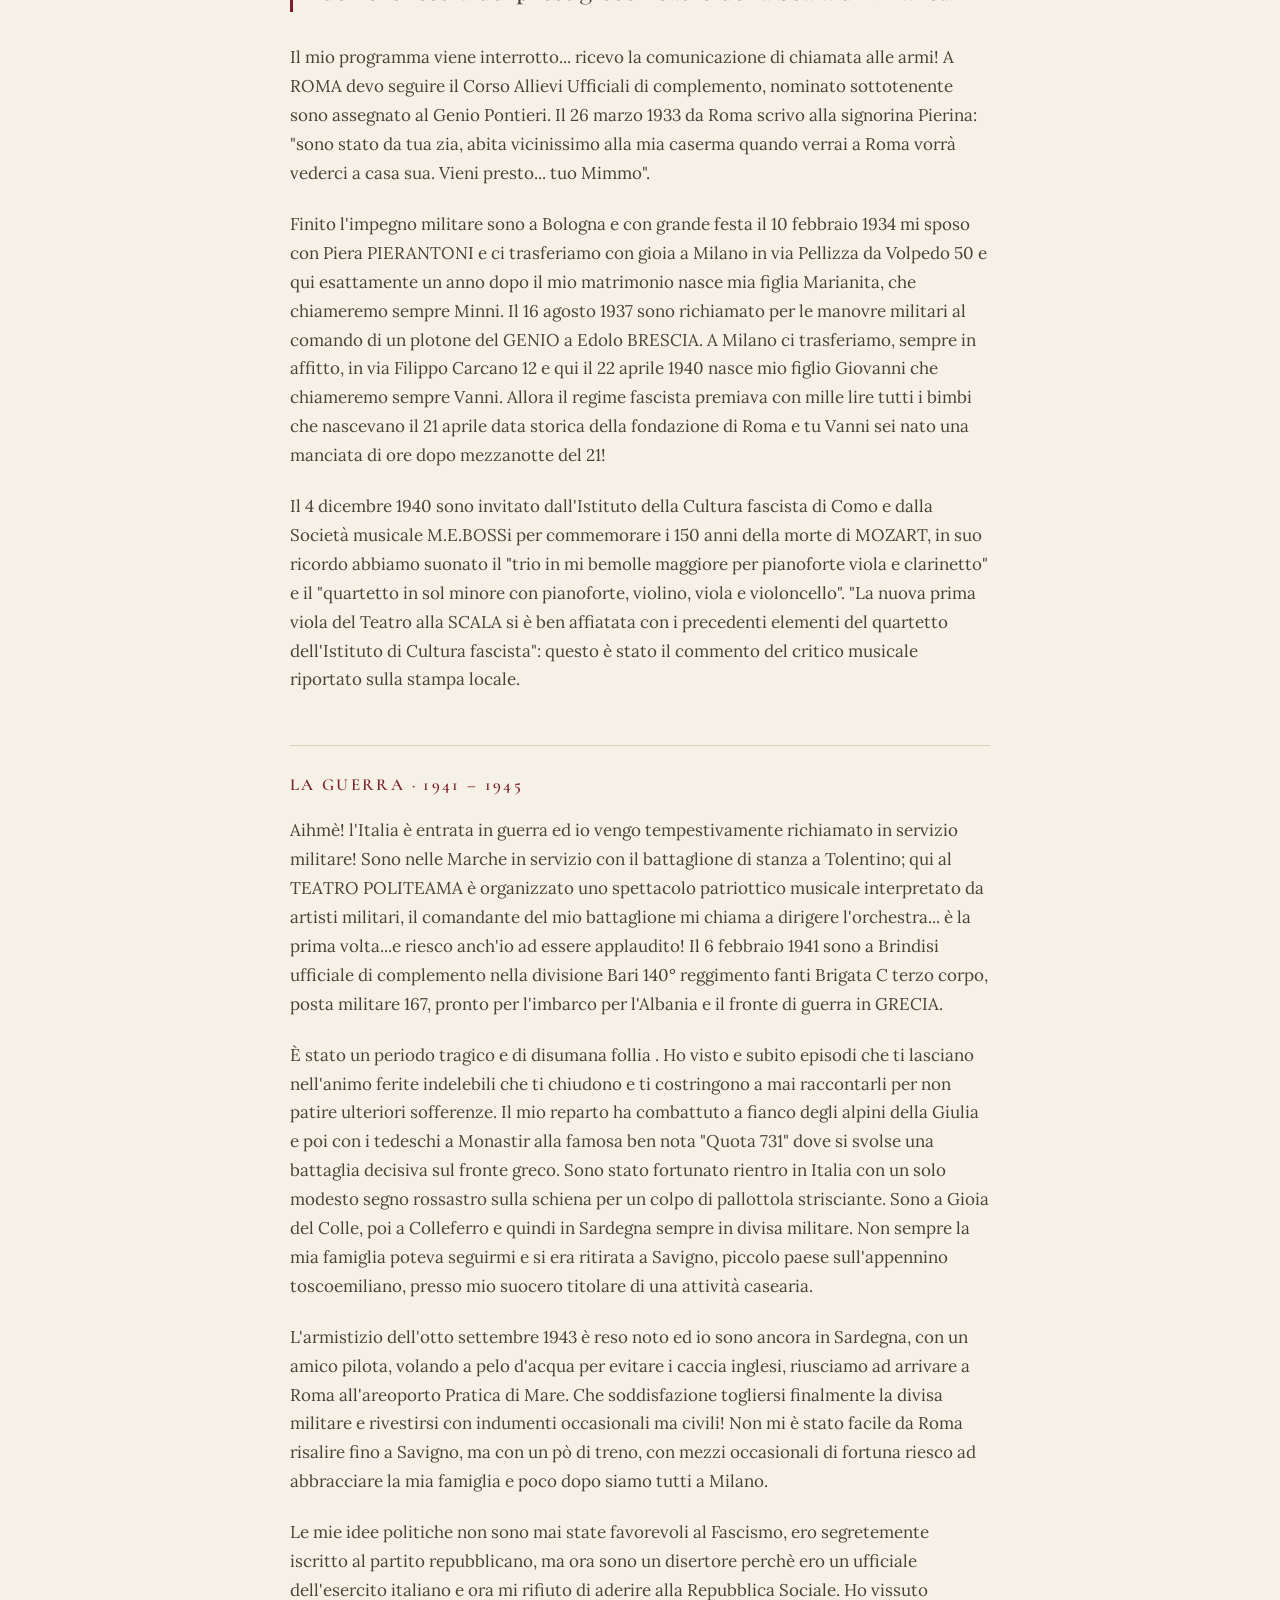
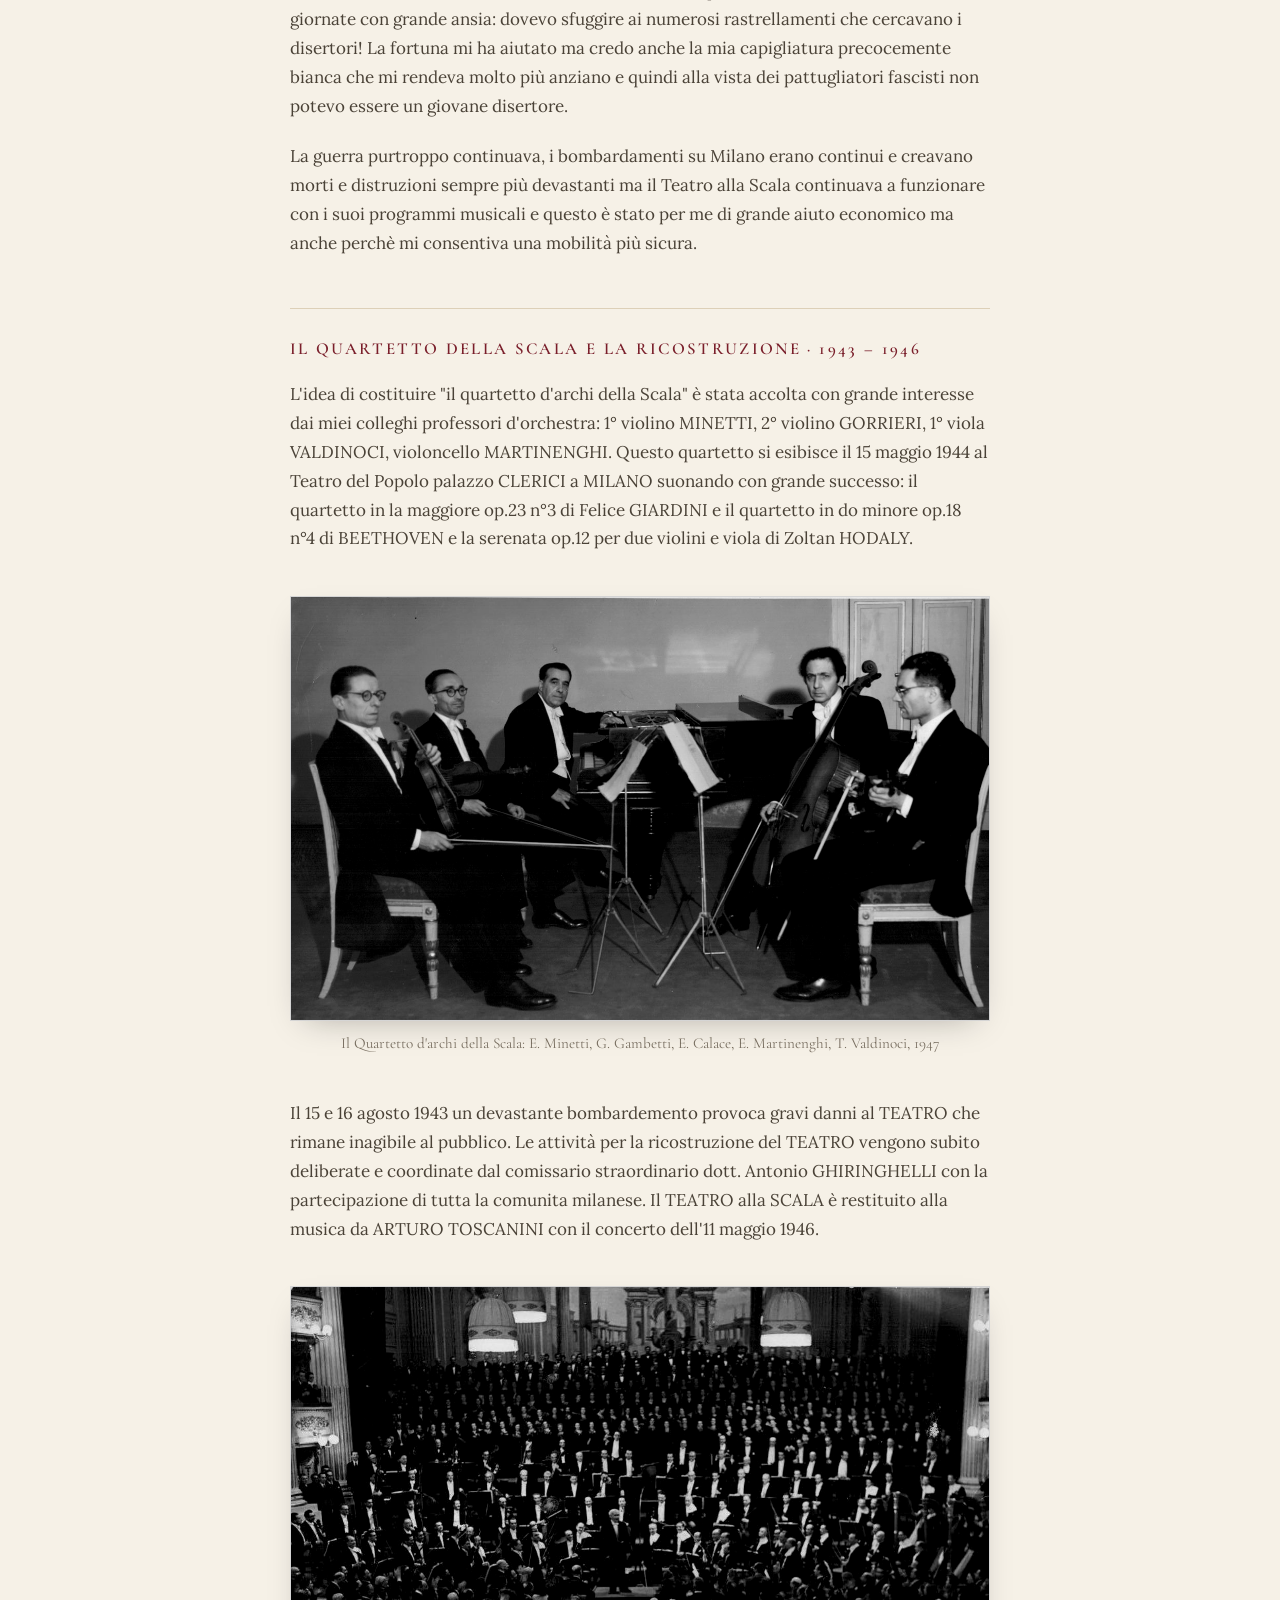
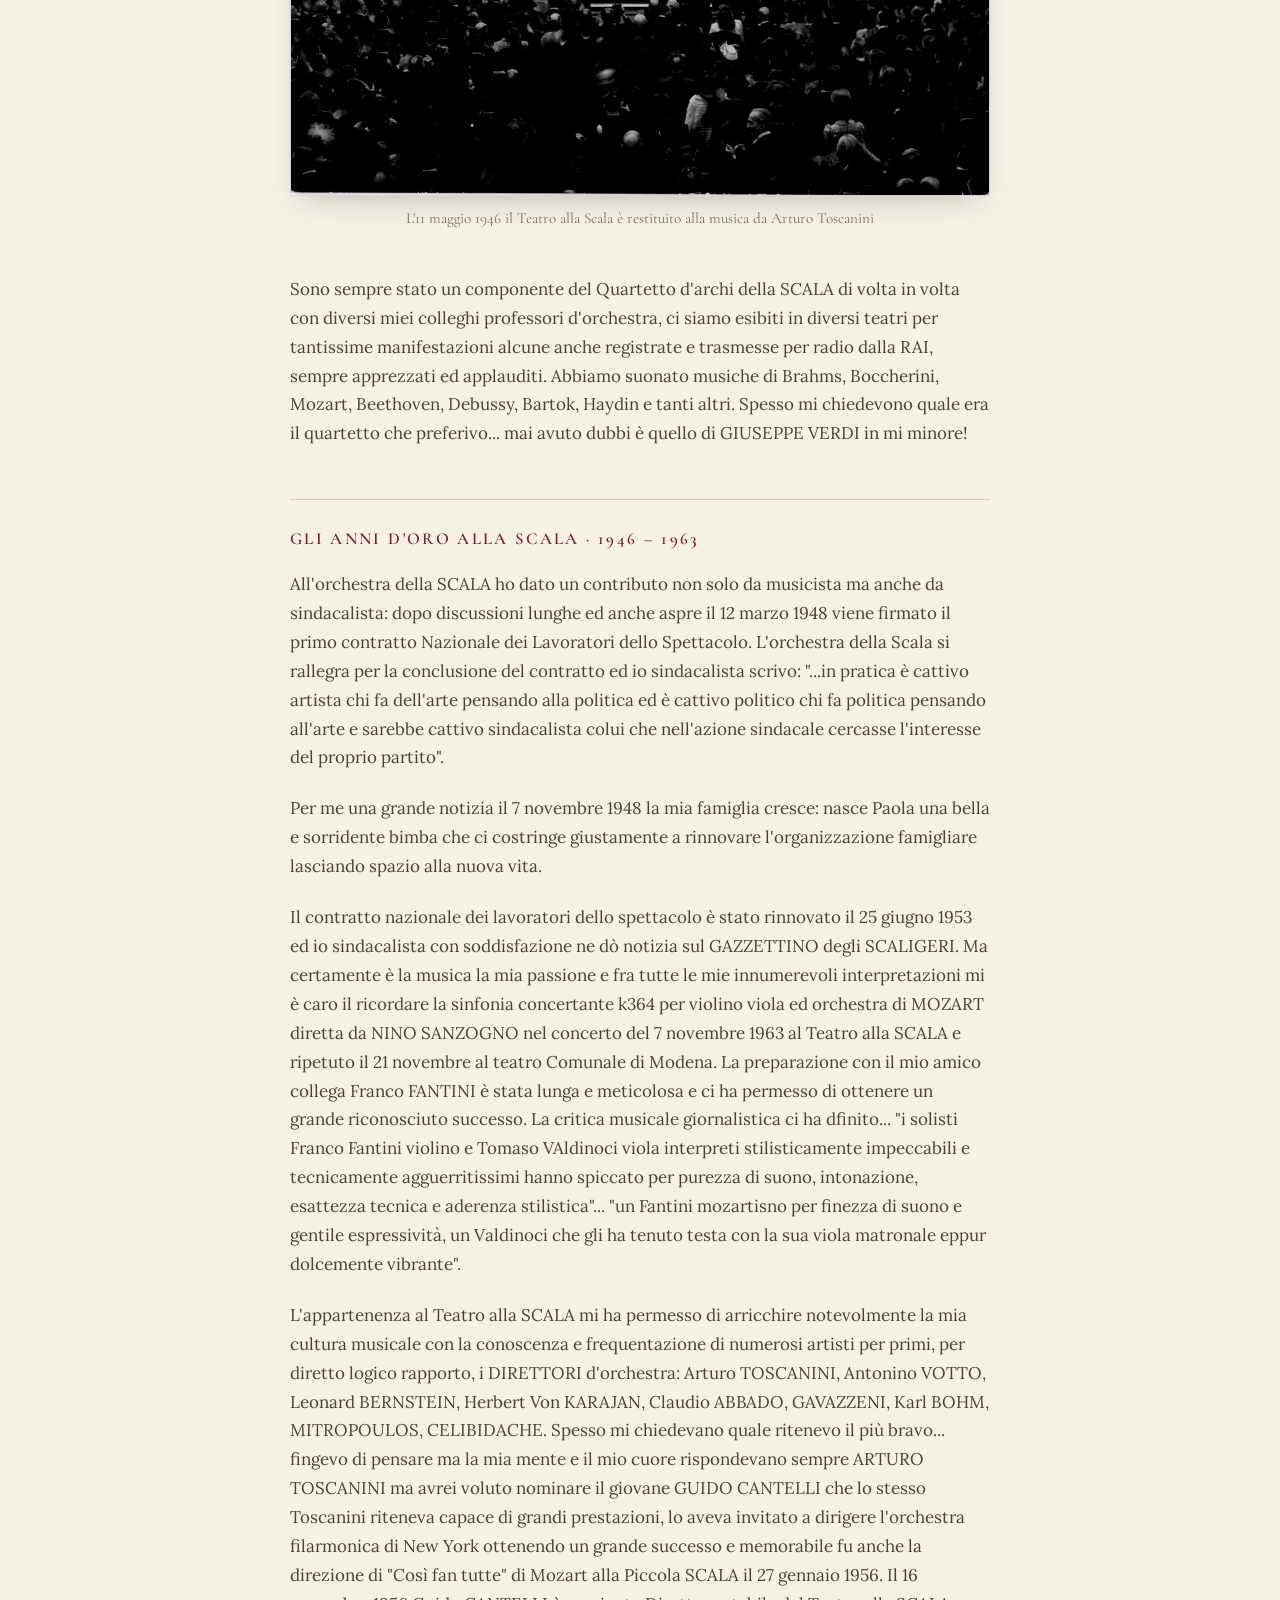
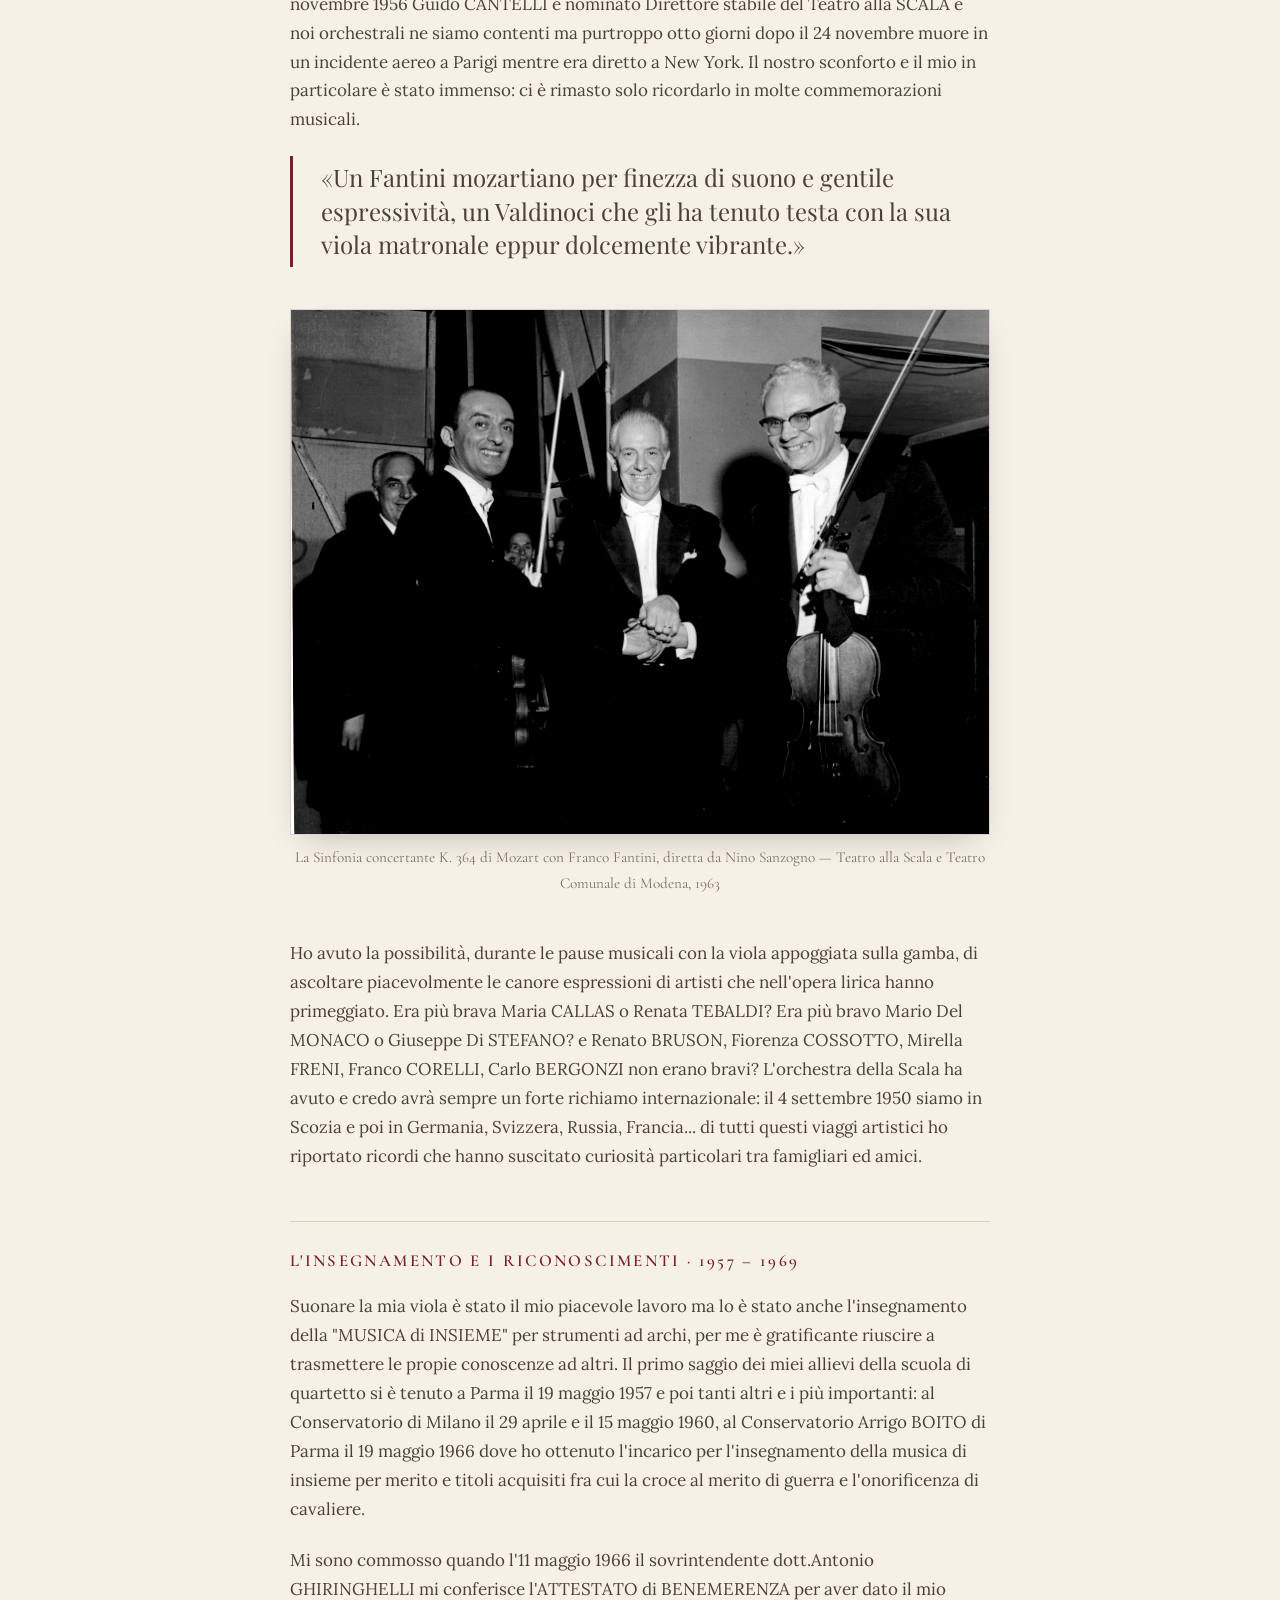
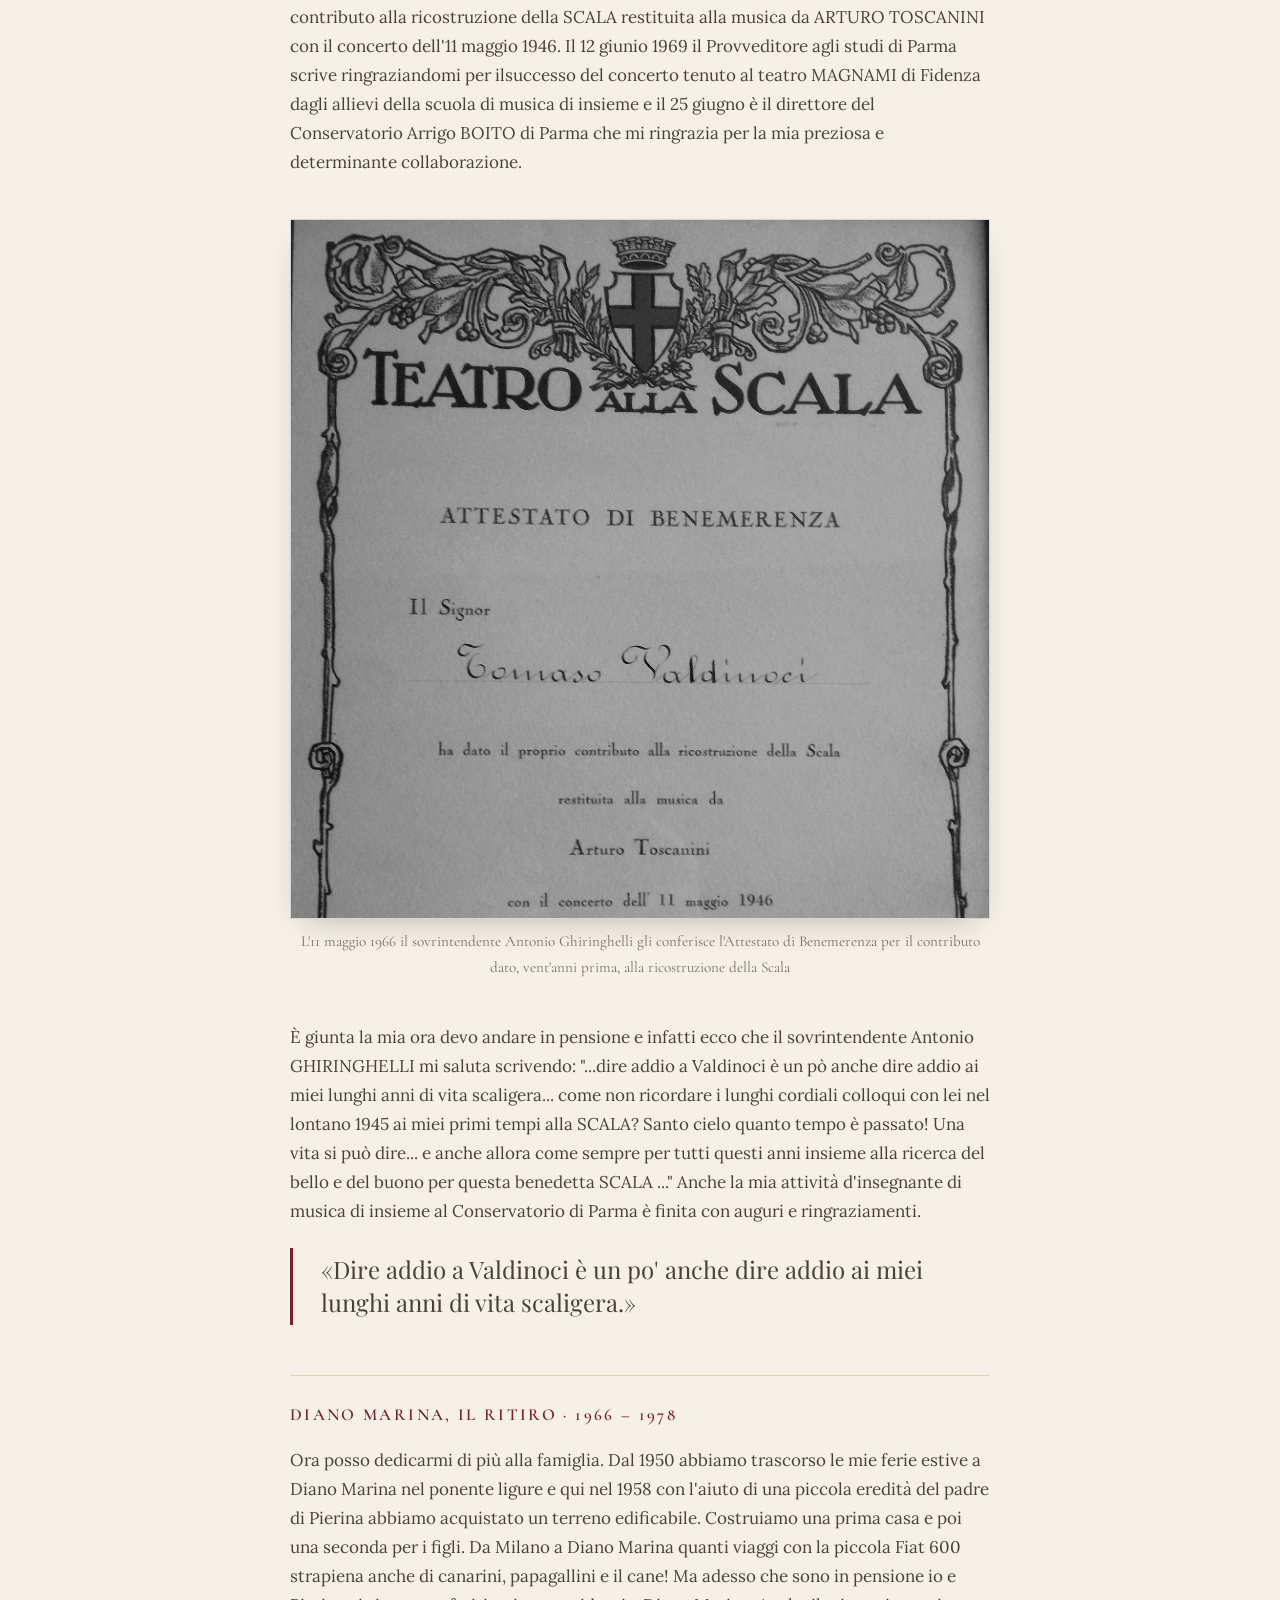
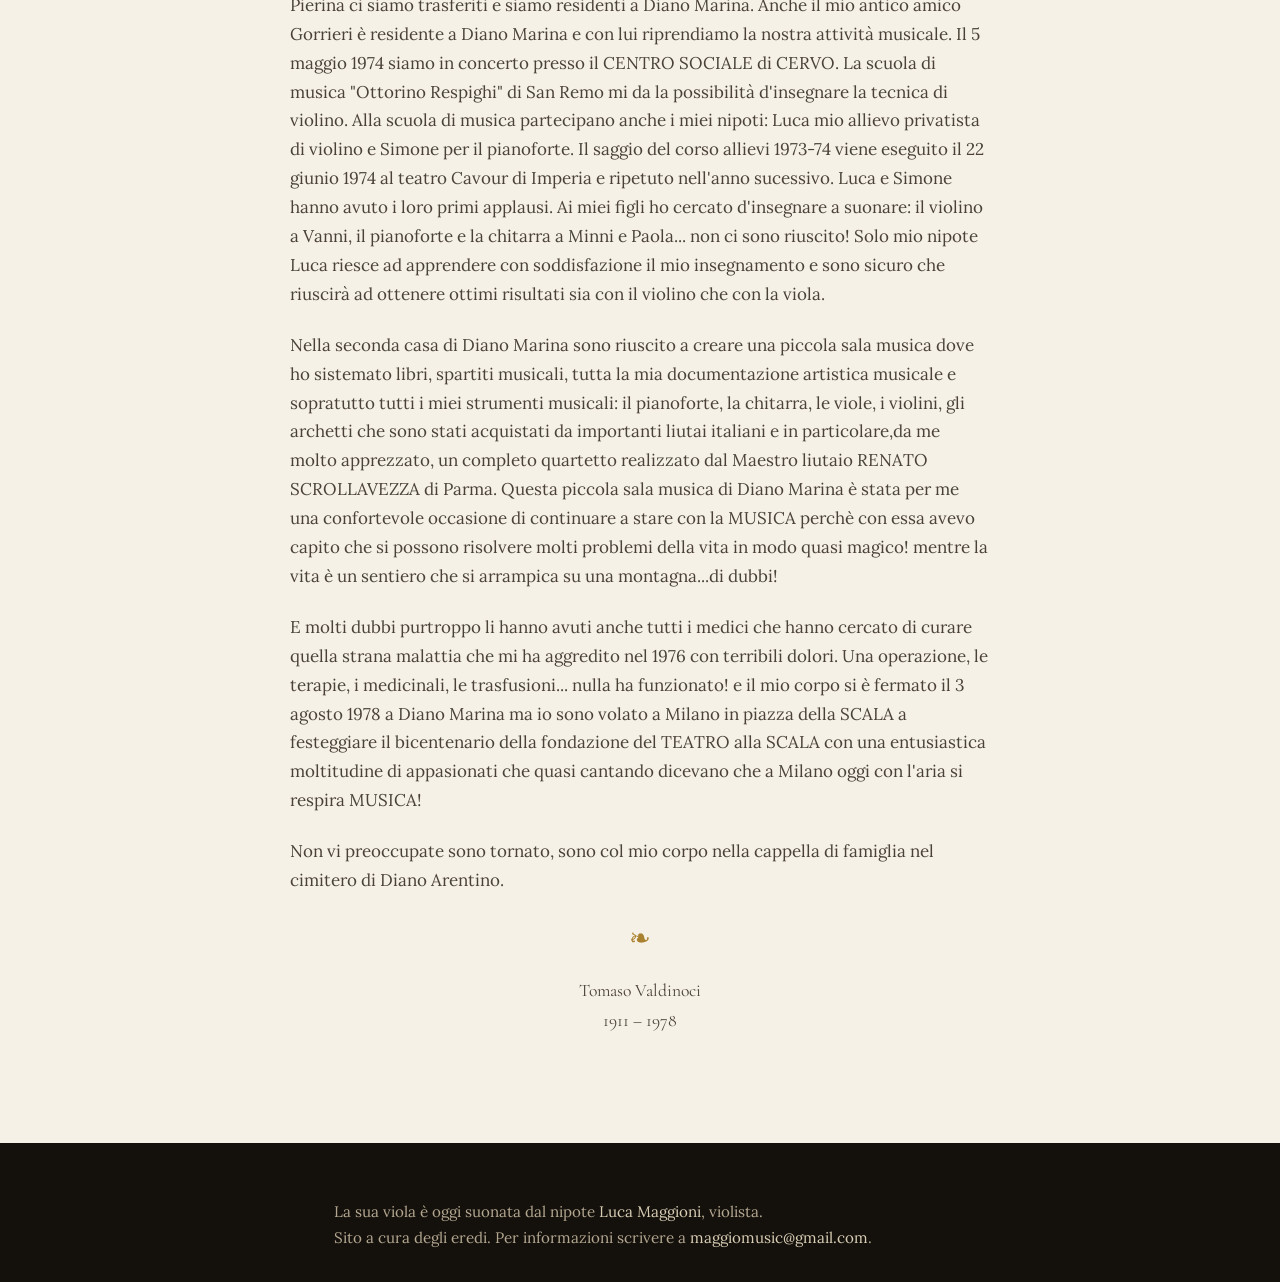
==== commit d6c7cf0f: "Collegamento al sito di Luca Maggioni Co-Authored-By: Claude Opus 5.5 <noreply@anthropic.com>" ====
--- a/docs/biografia.html
+++ b/docs/biografia.html
@@ -4,11 +4,31 @@
 <meta charset="UTF-8">
 <meta name="viewport" content="width=device-width, initial-scale=1.0">
 <title>Biografia — Tomaso Valdinoci</title>
-<meta name="description" content="La biografia di Tomaso Valdinoci, violista dell'Orchestra e del Quartetto della Scala di Milano, raccontata in prima persona: da Cesena al Teatro alla Scala, dalla guerra al ritiro a Diano Marina.">
+<meta name="description" content="La biografia di Tomaso Valdinoci, violista dell'Orchestra e del Quartetto della Scala, raccontata in prima persona: da Cesena alla Scala a Diano Marina.">
+<link rel="canonical" href="https://tomasovaldinoci.it/biografia.html">
+<meta name="robots" content="index, follow">
+<meta name="theme-color" content="#f6f1e7">
+
+<meta property="og:type" content="website">
+<meta property="og:site_name" content="Tomaso Valdinoci">
+<meta property="og:locale" content="it_IT">
+<meta property="og:url" content="https://tomasovaldinoci.it/biografia.html">
+<meta property="og:title" content="Biografia — Tomaso Valdinoci">
+<meta property="og:description" content="La biografia di Tomaso Valdinoci, violista dell'Orchestra e del Quartetto della Scala, raccontata in prima persona: da Cesena alla Scala a Diano Marina.">
+<meta property="og:image" content="https://tomasovaldinoci.it/assets/img/home.png">
+<meta property="og:image:alt" content="Il Quartetto d'archi della Scala e, a destra, Tomaso Valdinoci alla viola">
+
+<meta name="twitter:card" content="summary_large_image">
+<meta name="twitter:title" content="Biografia — Tomaso Valdinoci">
+<meta name="twitter:description" content="La biografia di Tomaso Valdinoci, violista dell'Orchestra e del Quartetto della Scala, raccontata in prima persona: da Cesena alla Scala a Diano Marina.">
+<meta name="twitter:image" content="https://tomasovaldinoci.it/assets/img/home.png">
 <link rel="preconnect" href="https://fonts.googleapis.com">
 <link rel="preconnect" href="https://fonts.gstatic.com" crossorigin>
 <link href="https://fonts.googleapis.com/css2?family=Playfair+Display:wght@700;800&family=Cormorant+Garamond:wght@500;600;700&family=Lora:ital,wght@0,400;0,500;1,400&display=swap" rel="stylesheet">
 <link rel="icon" href="assets/favicon.svg" type="image/svg+xml">
+<link rel="icon" href="assets/favicon-32.png" type="image/png" sizes="32x32">
+<link rel="apple-touch-icon" href="assets/apple-touch-icon.png">
+<link rel="manifest" href="assets/site.webmanifest">
 <link rel="stylesheet" href="css/style.css">
 </head>
 <body>
@@ -104,6 +124,7 @@
 
 <footer class="site-footer">
   <div class="container footer-simple">
+    <p class="footer-family">La sua viola è oggi suonata dal nipote <a href="https://www.lucamaggioni.it/">Luca Maggioni</a>, violista.</p>
     <p>Sito a cura degli eredi. Per informazioni scrivere a <a href="mailto:maggiomusic@gmail.com">maggiomusic@gmail.com</a>.</p>
   </div>
 </footer>
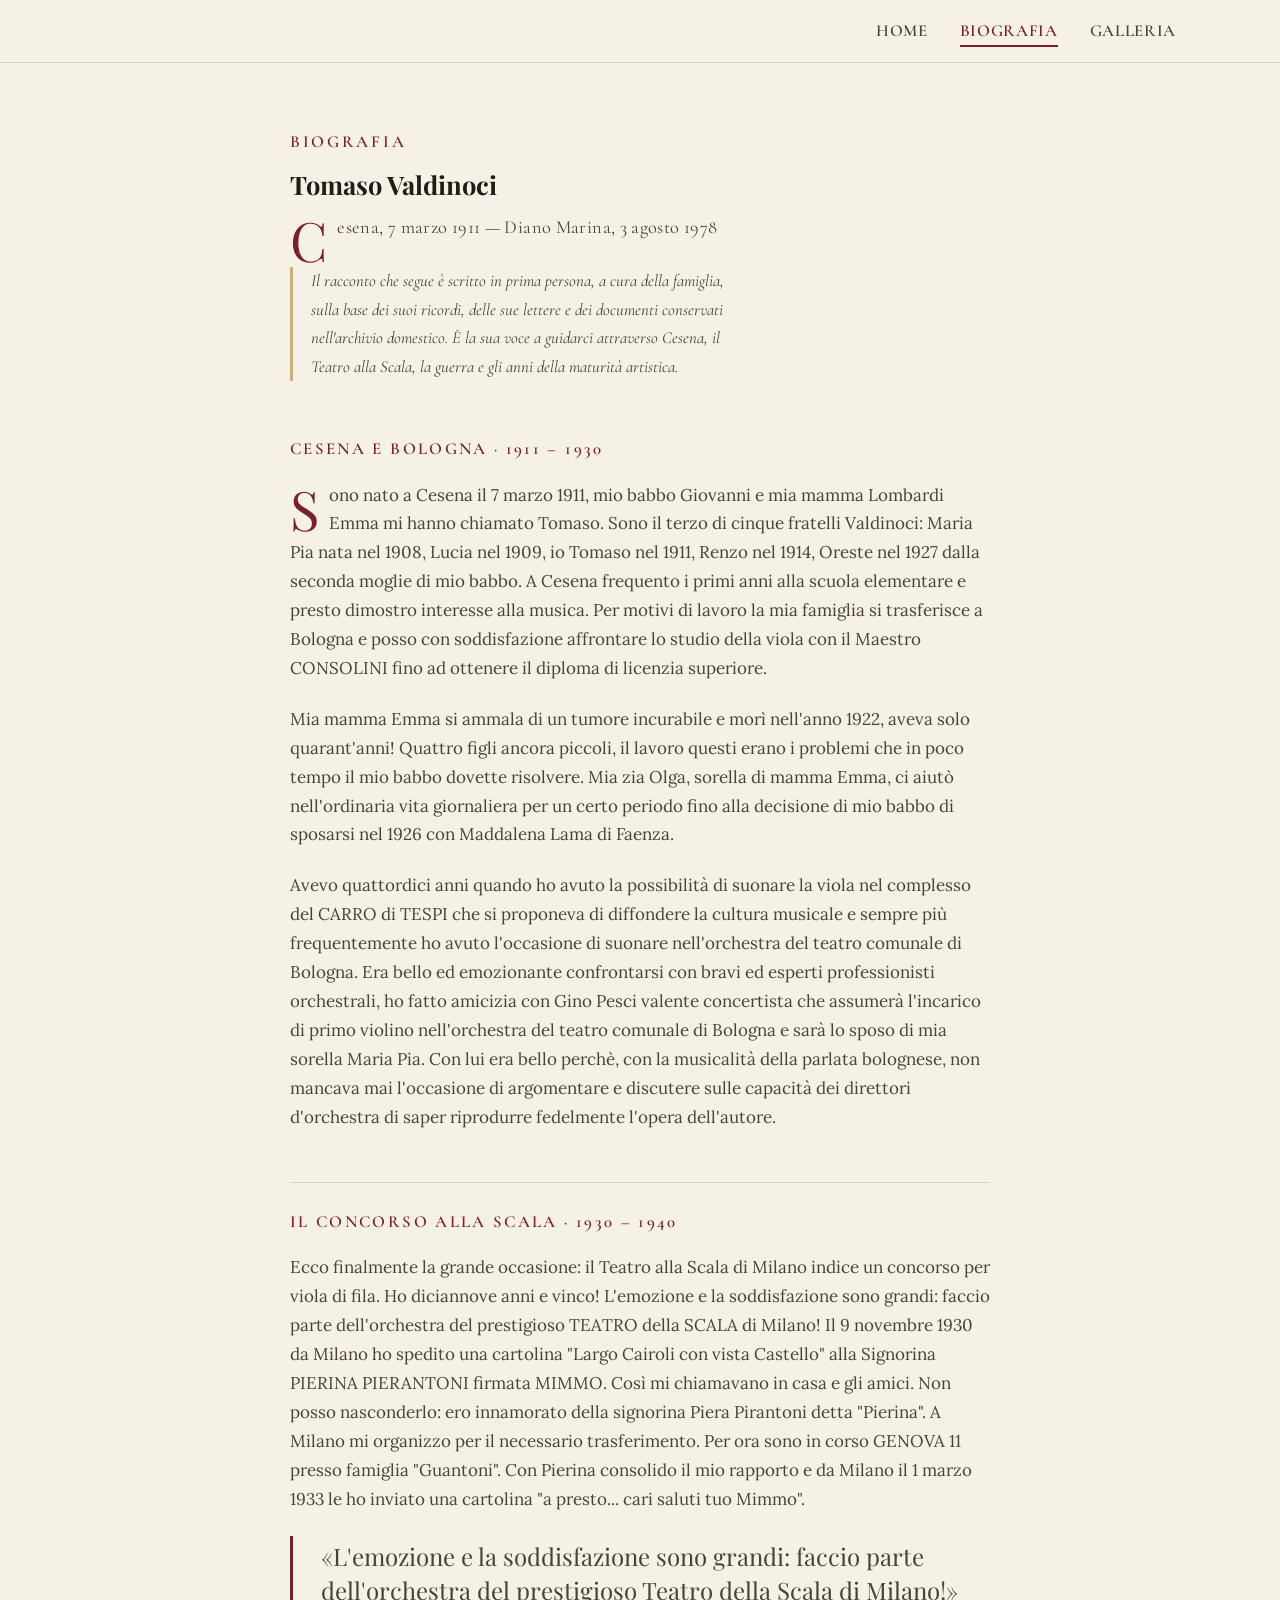
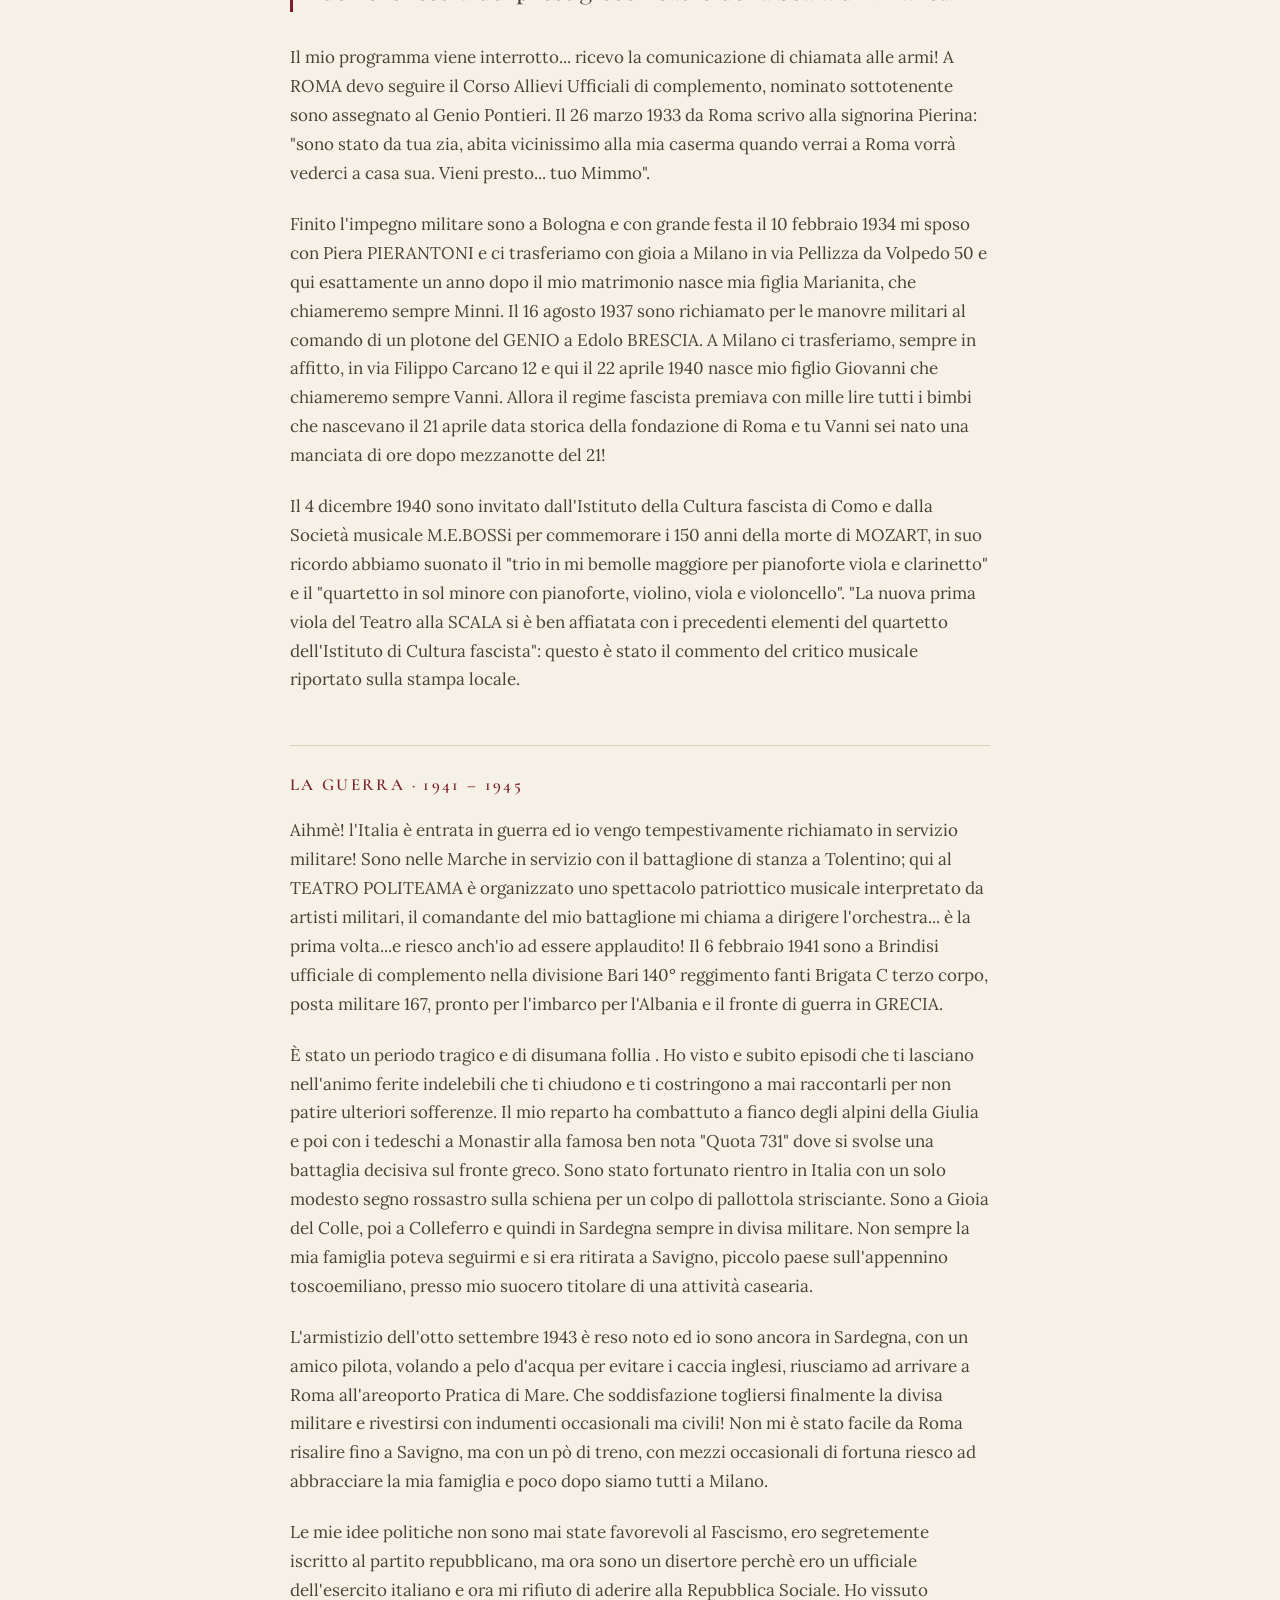
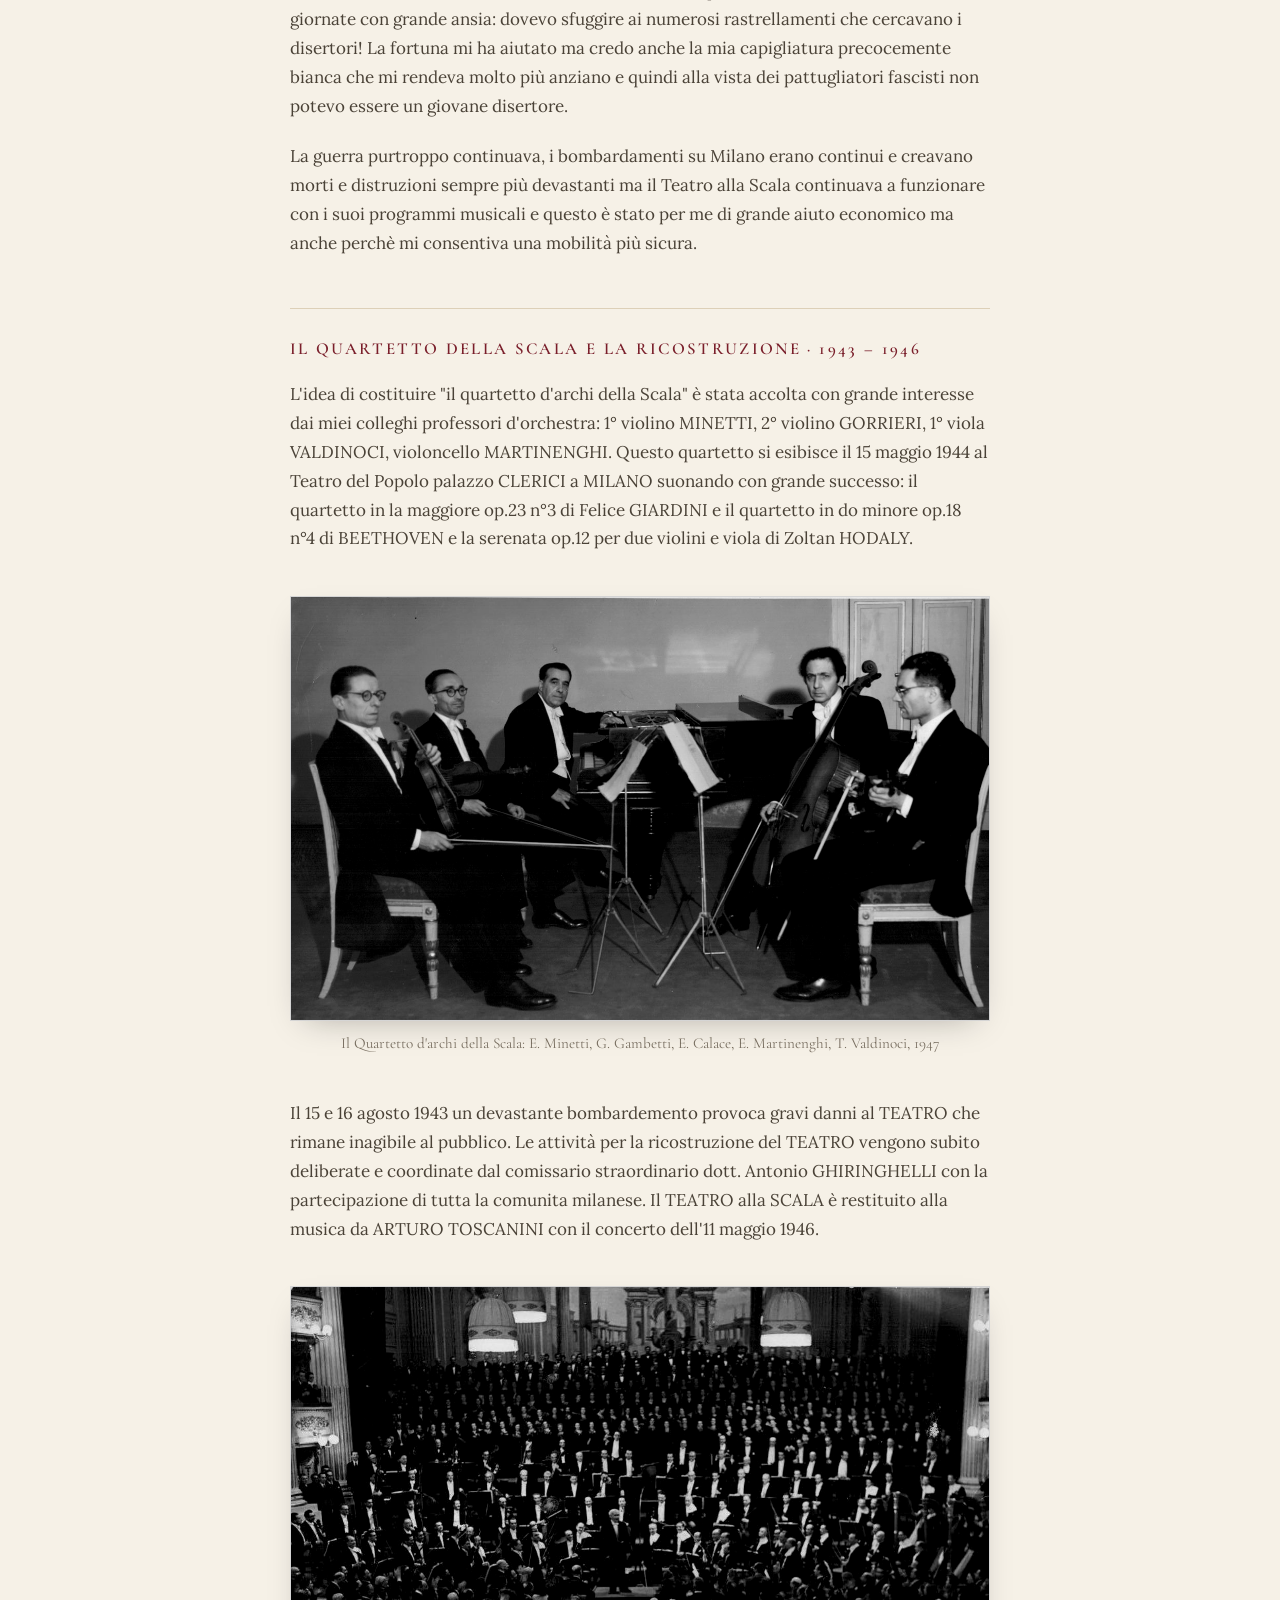
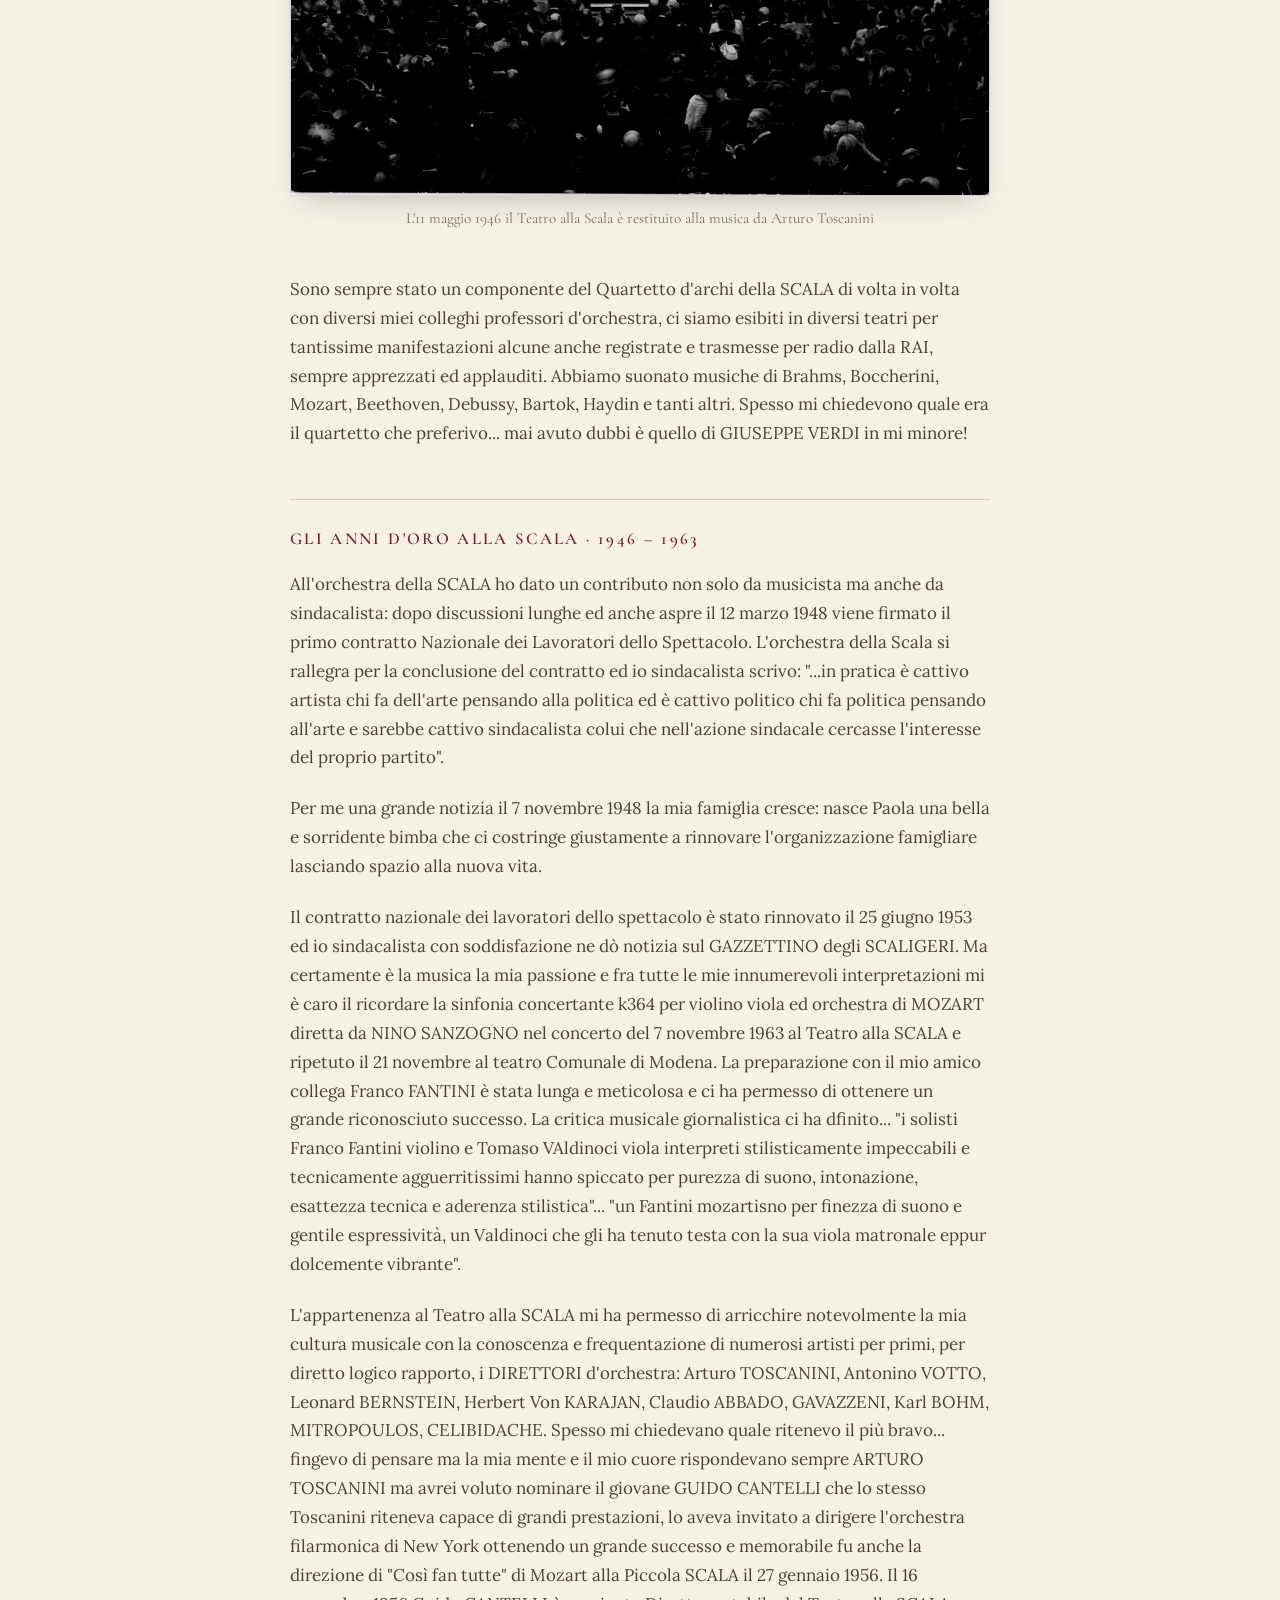
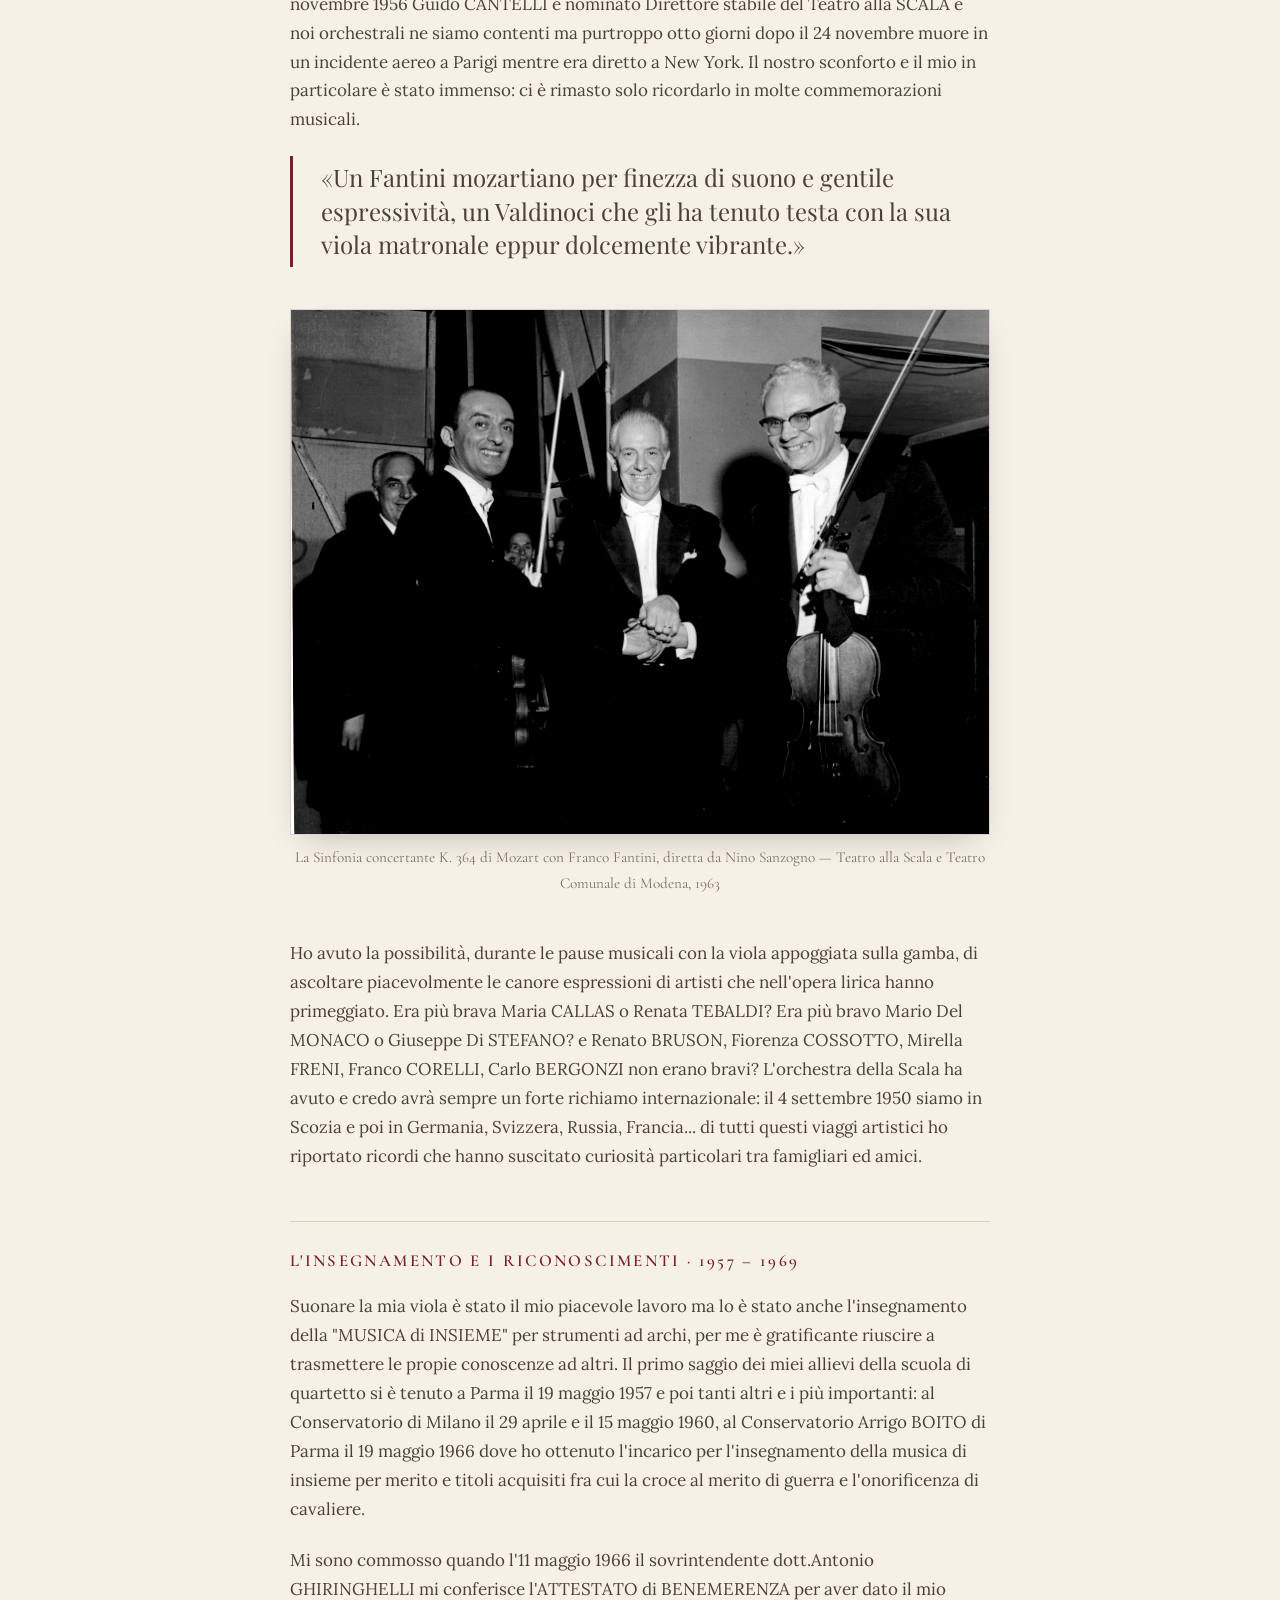
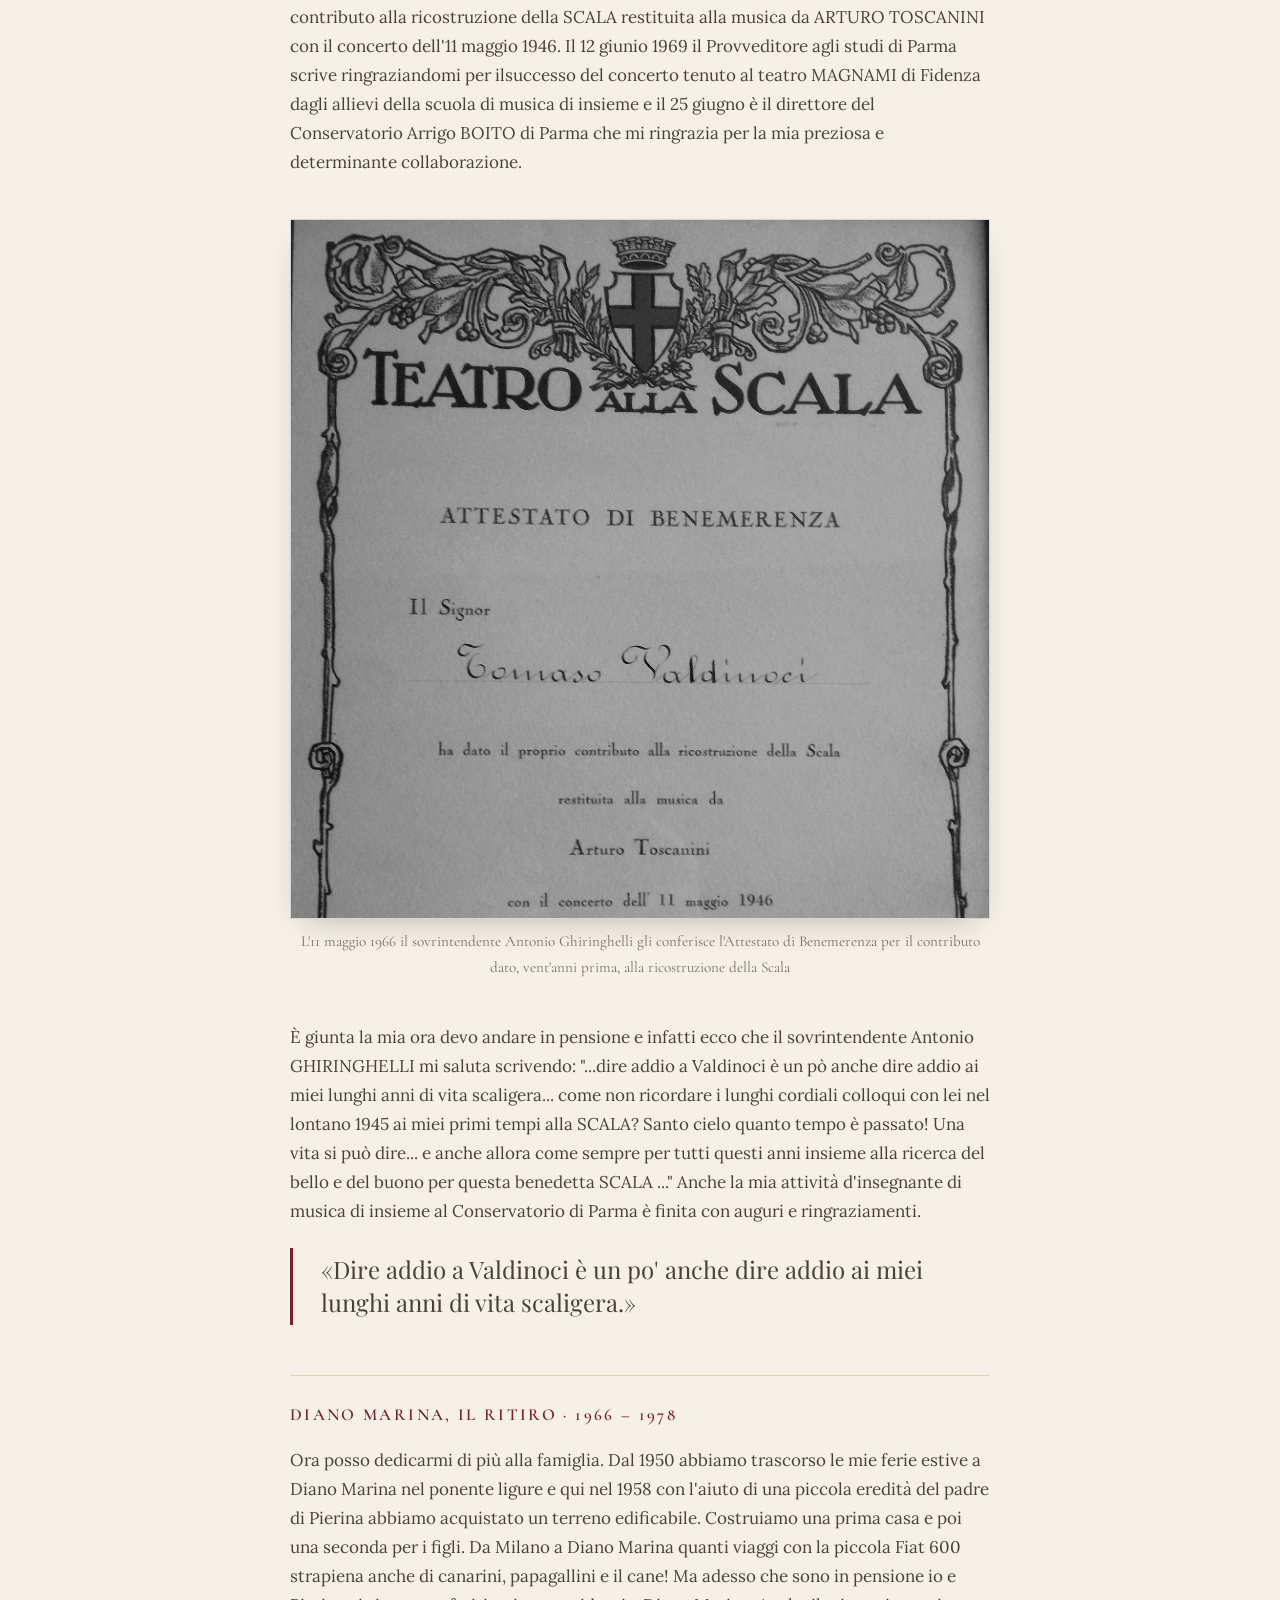
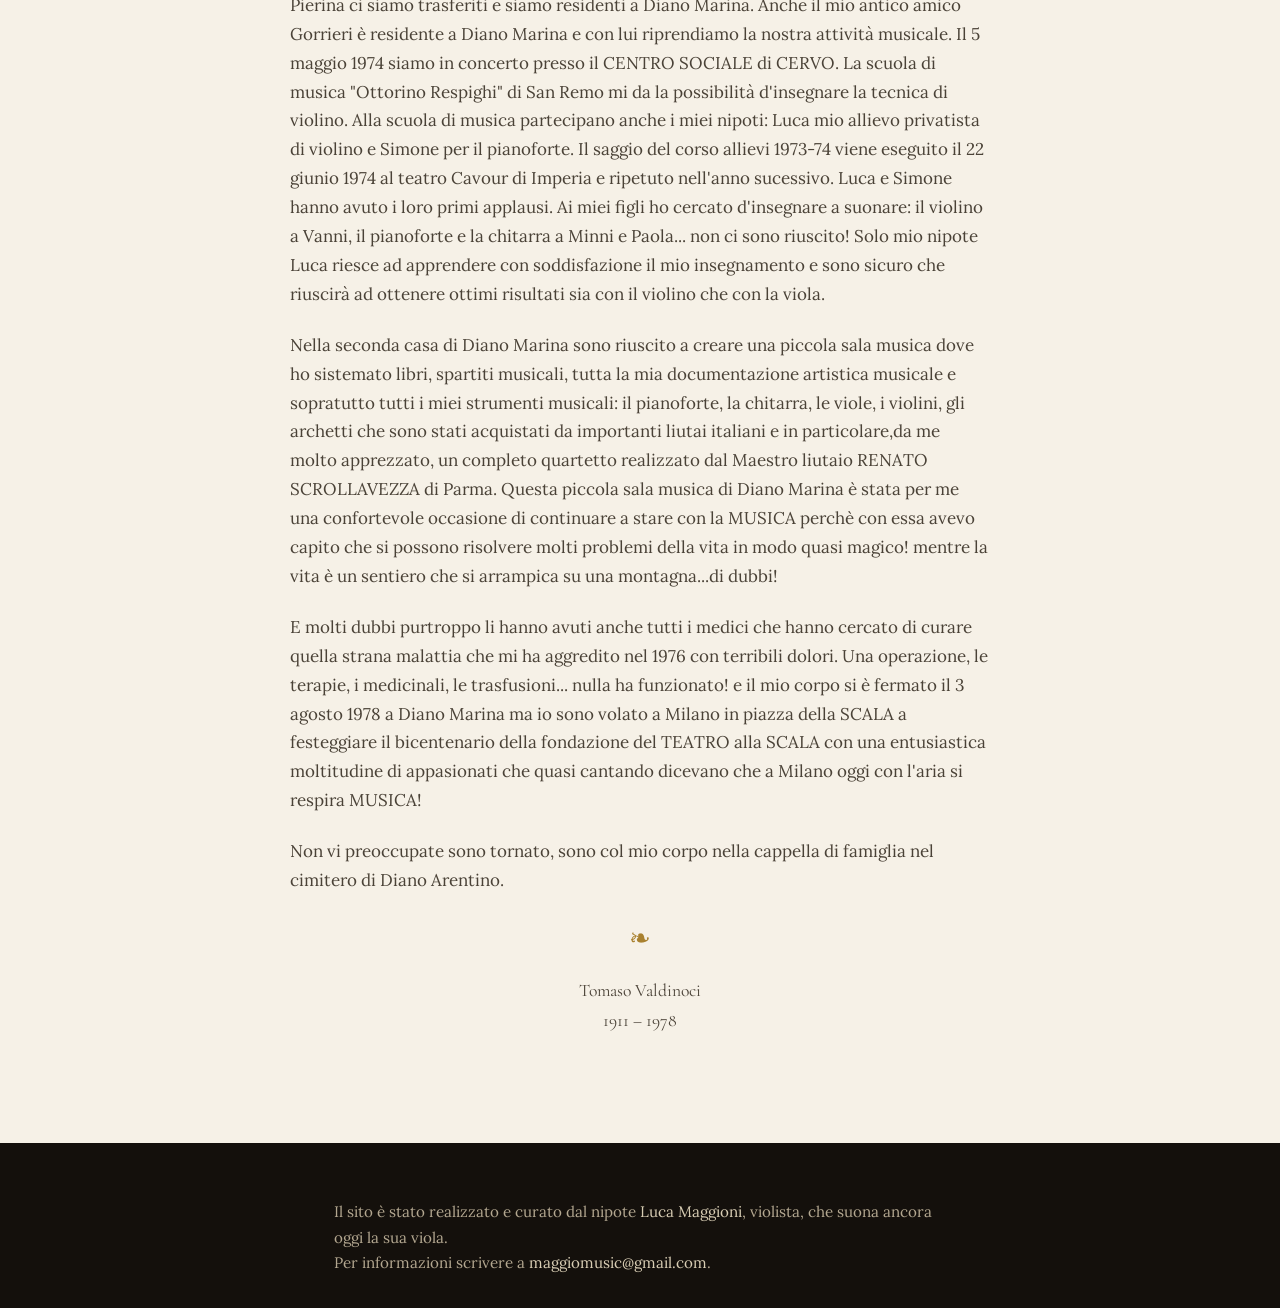
==== commit abdb57bf: "Crediti: sito realizzato e curato da Luca Maggioni Co-Authored-By: Claude Opus 5.5 <noreply@anthropi" ====
--- a/docs/biografia.html
+++ b/docs/biografia.html
@@ -124,8 +124,8 @@
 
 <footer class="site-footer">
   <div class="container footer-simple">
-    <p class="footer-family">La sua viola è oggi suonata dal nipote <a href="https://www.lucamaggioni.it/">Luca Maggioni</a>, violista.</p>
-    <p>Sito a cura degli eredi. Per informazioni scrivere a <a href="mailto:maggiomusic@gmail.com">maggiomusic@gmail.com</a>.</p>
+    <p class="footer-family">Il sito è stato realizzato e curato dal nipote <a href="https://www.lucamaggioni.it/">Luca Maggioni</a>, violista, che suona ancora oggi la sua viola.</p>
+    <p>Per informazioni scrivere a <a href="mailto:maggiomusic@gmail.com">maggiomusic@gmail.com</a>.</p>
   </div>
 </footer>
 
